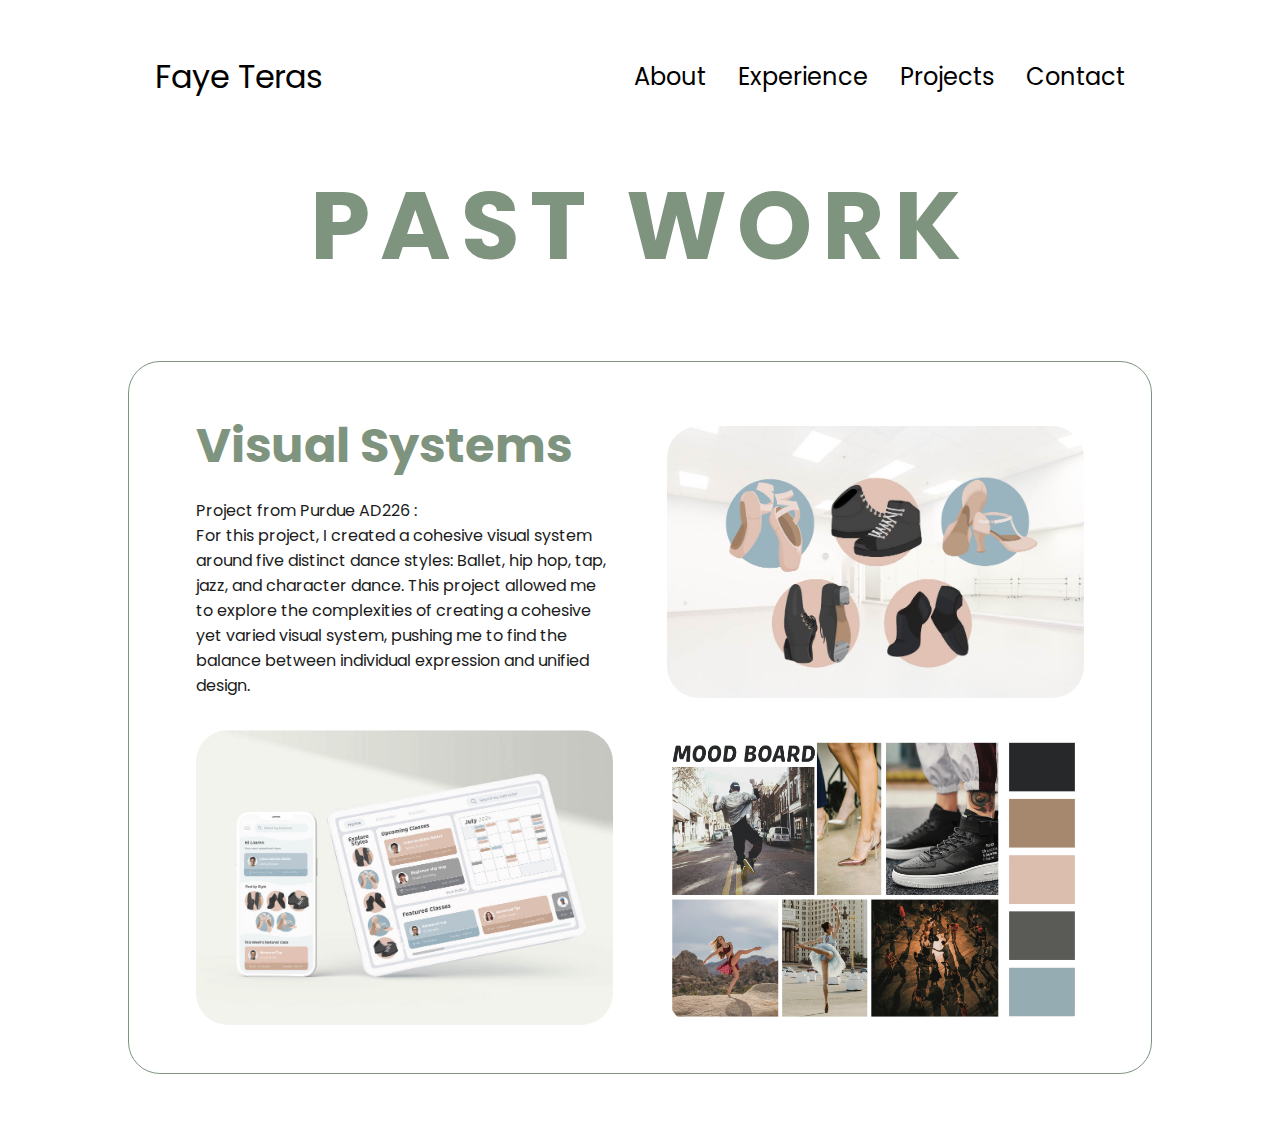
==== projects.html @ 7bc67b6d "Projects Page" ====
<!DOCTYPE html>
<html lang="en">
  <head>
    <meta charset="UTF-8" />
    <meta name="viewport" content="width=device-width, initial-scale=1.0" />
    <title>My Portfolio</title>
    <link rel="stylesheet" href="style.css" />
    <link rel="stylesheet" href="mediaqueries.css" />
  </head>

  <body>
    <nav id="desktop-nav">
      <div class="logo">Faye Teras</div>
      <div>
        <ul class="nav-links">
          <li><a href="#about">About</a></li>
          <li><a href="#experience">Experience</a></li>
          <li><a href="#projects">Projects</a></li>
          <li><a href="#contact">Contact</a></li>
        </ul>
      </div>
    </nav>

    <nav id="hamburger-nav">
      <div class="logo">Faye Teras</div>
      <div class="hamburger-menu">
        <div class="hamburger-icon" onclick="toggleMenu()">
          <span></span>
          <span></span>
          <span></span>
        </div>
        <div class="menu-links">
          <li><a href="#about" onclick="toggleMenu()">About</a></li>
          <li><a href="#experience" onclick="toggleMenu()">Experience</a></li>
          <li><a href="#projects" onclick="toggleMenu()">Projects</a></li>
          <li><a href="#contact" onclick="toggleMenu()">Contact</a></li>
        </div>
      </div>
    </nav>

    <section class="page-header">
      <h1 class="page-title">PAST WORK</h1>
    </section>

    <section class="p1-section">
        <div class="p1-container">
            <div class="project-details">
                <h2>Visual Systems</h2>
                <p>Project from Purdue AD226 : <br> For this project, I created a cohesive 
                  visual system around five distinct dance styles: Ballet, hip hop, tap, 
                  jazz, and character dance. This project allowed me to explore the complexities 
                  of creating a cohesive yet varied visual system, pushing me to find the balance
                   between individual expression and unified design.
                </p>
            </div>
                <img src="assets/icons.jpg" alt="Icons" class="project-image">
                <img src="assets/app-mockups.jpg" alt="App Mockups" class="project-image">
                <img src="assets/moodboard.jpg" alt="Mood Board" class="project-image">
        </div>
    </section>

  </body>
</html>
---- style.css ----
/* GENERAL                      #region*/

    @import url('https://fonts.googleapis.com/css2?family=Poppins:wght@300;400;500;600&display=swap');

    * {
        margin: 0;
        padding: 0;
    }

    body {
        font-family: "Poppins", sans-serif;
    }

    html {
        scroll-behavior: smooth;
    }

    p {
        color:rgb(27, 27, 27);
        font-size: 100%;
        font-weight: 400;
    }

    h4 {
        color: rgb(126, 148, 126);
        font-size: medium;
    }

    h3 {
        color: black;
        font-size: 2rem;
    }

     h1:hover, h2:hover, h3:hover, h4:hover {
        cursor: default;
    }
    /* #endregion */


/* TRANSITION */

    a, .btn{
        transition: all 300ms ease;
    }

/* DESKTOP NAV                  #region*/
    nav,
    .nav-links {
        display: flex;
    }

    nav {
        justify-content: space-around;
        align-items: center;
        height: 17vh;
    }

    .nav-links {
        gap: 2rem;
        list-style: none;
        font-size: 1.5rem;
    }

    a {
        color: black;
        text-decoration: none;
        text-decoration-color: white;
    }

    a:hover {
        color: rgb(126, 148, 126);
        text-decoration: underline;
        text-underline-offset: 0.5rem;
        text-decoration-color: rgb(126, 148, 126);
    }

    .logo {
        font-size: 2rem;
        
    }
    .logo:hover {
        cursor: default;
    }
/* #endregion */



/* HAMBURGER MENU               #region*/
    #hamburger-nav {
        display: none;
    }

    .hamburger-menu {
        position: relative;
        display: inline-block;
    }

    .hamburger-icon {
        display: flex;
        flex-direction: column;
        justify-content: space-between;
        height: 24px;
        width: 30px;
        cursor: pointer;
    }

    .hamburger-icon span {
        width: 100%;
        height: 2px;
        background-color: black;
        transition: all 0.3 ease-in-out;
    }

    .menu-links {
        position: absolute;
        top: 100%;
        right: 0%;
        background: white;
        width: fit-content;
        max-height: 0;
        overflow: hidden;
        transition: all 0.3 ease-in-out;
    }

    .menu-links a {
        display: block;
        padding: 10px;
        text-align: center;
        font-size: 1.5rem;
        color: black;
        text-decoration: none;
        transition: all 0.3 ease-in-out;
    }

    .menu-links li {
        list-style: none;
    }

    .menu-links.open {
        max-height: 300px;
    }

    .hamburger-icon.open span:first-child{
        transform: rotate(45deg) translate(10px, 5px);
    }
    .hamburger-icon.open span:nth-child(2){
        opacity: 0;
    }
    .hamburger-icon.open span:last-child{
        transform: rotate(-45deg) translate(10px, -5px);
    }

    .hamburger-icon span:first-child {
        transform: none;
    }
    .hamburger-icon span:first-child {
        opacity: 1;
    }
    .hamburger-icon span:first-child {
        transform: none;
    }
/* #endregion */

/* SECTIONS                     #region*/
    
    section {
        padding-top: 4rem;
        padding-bottom: 4rem;
        margin: 8rem 8rem;
        box-sizing: border-box;
        min-height: fit-content;
    }

    .section-contatiner {
        display: flex;
    }
/* #endregion */

/* PROFILE */

    #profile {
        display: flex;
        justify-content: center;
        gap: 5rem;
        height: 40vh;
        margin: 4rem 8rem;
    }

    .section__pic-container {
        display: flex;
        height: 500px;
        width: 500px;
        margin: auto, 0;
    }

    .section__text {
        align-self: center;
        text-align: center;
    }

    emph {
        color: rgb(126, 148, 126);
    }

    .section__text__p1 {
        text-align: center;
        font-size: 1.5rem;
    }

    .section__text__description {
        font-weight: 0;
        font-size: medium;
        margin-top: 1rem;
    }

    .title {
        font-size: 4rem;
        text-align: center;
    }

    #socials-container {
        display: flex;
        justify-content: center;
        margin-top: 1rem;
        gap: 1.5rem;
    }
    /* #endregion */

/* ICONS */

    .icon {
        cursor: pointer;
        height: 2rem;
        transition: all 300ms ease;
    }

    .icon:hover {
        filter:opacity(50%);
    }

/* BUTTONS */

    .btn-container {
        display: flex;
        justify-content: center;
        gap: 1rem;
        margin-top: 2rem;
    }

    .btn {
        font-weight: 600;
        font-size: 105%;
        transition: all 300ms ease;
        padding: .5rem;
        width: 9rem;
        border-radius: 2rem;
    }

    .btn-color-1, .btn-color-2 {
        border: rgb(126, 148, 126) 0.1rem solid;
        color: rgb(126, 148, 126);
        background: none;
    }

    .btn-color-2:hover, .btn-color-1:hover {
        background-color: rgb(126, 148, 126);
        border: none;
        cursor: pointer;
        color: white;
    }

    .btn-container {
        gap: 1rem;
    }

/* ABOUT */

    #about {
        position: relative;
        height: 45rem;
        padding-top: 5rem;
        justify-content: center;
        align-items: center;
    }

    .about-details-container {
        justify-content: flex-start;
        flex-direction: column;
    }

    .about-containers, .about-details-container {
        display: flex;
        gap: 2rem;
    }

    .about-pic {
        border-radius: 2rem;
    }

    .arrow {
        position: absolute;
        right: -5rem;
        bottom: 2rem;
    }

    .detail-containers {
        padding: 1rem;
        flex: 1;
        border-radius: 2rem;
        border: rgb(126, 148, 126) 0.1rem solid;
        text-align: center;
    }

    h4 {
        font-size: 90%;
    }

    #about .graphic {
        height: 2.5rem;
    }

    h3 {
        font-size: 1.5rem;
    }

    .section-container {
        padding-top: 2rem;
        gap: 3rem;
        height: auto;
        display: flex;
    }

    #about .section__pic-container {
        height: 400px;
        width: 400px;
        margin: auto, 0;
    }

/* EXPERIENCE */
    #experience {
        position: relative;
        height: 30rem;
        padding-top: 5rem;
    }

    .experience-sub-title {
        color: rgb(126, 148, 126);
        font-weight: 600;
        font-size: 1.75rem;
        margin-bottom: 2rem;
    }

    .experience-details-container {
        display: flex;
        justify-content: center;
        flex-direction: row;
        gap: 2rem;
    }

    .details-containers {
        padding: 1.5rem;
        padding-bottom: 3rem;
        margin: 4rem 0;
        flex: 1;
        text-align: center;
        border: rgb(126, 148, 126) .1rem solid;
        border-radius: 2rem;
    }

    .article-container {
        display: flex;
        text-align: initial;
        flex-wrap: wrap;
        flex-direction: row;
        gap: 2.5rem;
        justify-content: space-around;
    }

    article {
        display: flex;
        width: 10rem;
        justify-content: space-around;
        gap: 0.5rem;
    }

    article h3 {
        font-size: medium;
    }

    article .graphic {
        height: 2rem;
    }

/* PROJECTS #region */
    #projects {
        position: relative;
    }

    .color-container {
        background-color: rgb(255, 255, 255);
        height: 23rem;
        min-width: 10rem;
    }

    .project-title {
        color: black;
        margin-bottom: 1rem;
    }

    .project-img {
        border-radius: 2rem;
        width: 95%;
        margin-bottom: 1rem;
    }

    .button-container {
        display: flex;
        flex-direction: row;
        justify-content: center;
    }

    .project-btn {
        height: 2.5rem;
        font-size: medium;
        min-width: 6rem;
    }
/* #endregion */

/* Projects */
    .page-title {
        font-size: 600%;
        color: rgb(126, 148, 126);
        letter-spacing: 10px;
    }

    .p1-section {
        padding: 0;
        margin: 3rem 8rem;
    }

    .page-header {
        height: 10rem;
        padding: 0 9rem;
        margin: 0;
        text-align: center;
    }

    .p1-container {
        display: flex;
        flex-wrap: wrap;
        justify-content: space-around;
        flex-direction: row;
        gap: 1rem;
        padding: 3rem;
        padding-bottom: 3rem;
        border: rgb(126, 148, 126) .1rem solid;
        border-radius: 2rem;
    }

    .project-details {
        width: 45%;
    }

    .project-details h2 {
        font-size: 300%;
        margin-bottom: 1rem;
        color: rgb(126, 148, 126);
    }

    .project-image {
        border-radius: 2rem;
        width: 45%;
        margin-top: 1rem;
    }
---- mediaqueries.css ----
@media screen and (max-width: 1000px) {
    #desktop-nav {
        display: none;
    }
    #hamburger-nav {
        display: flex;
    }
}
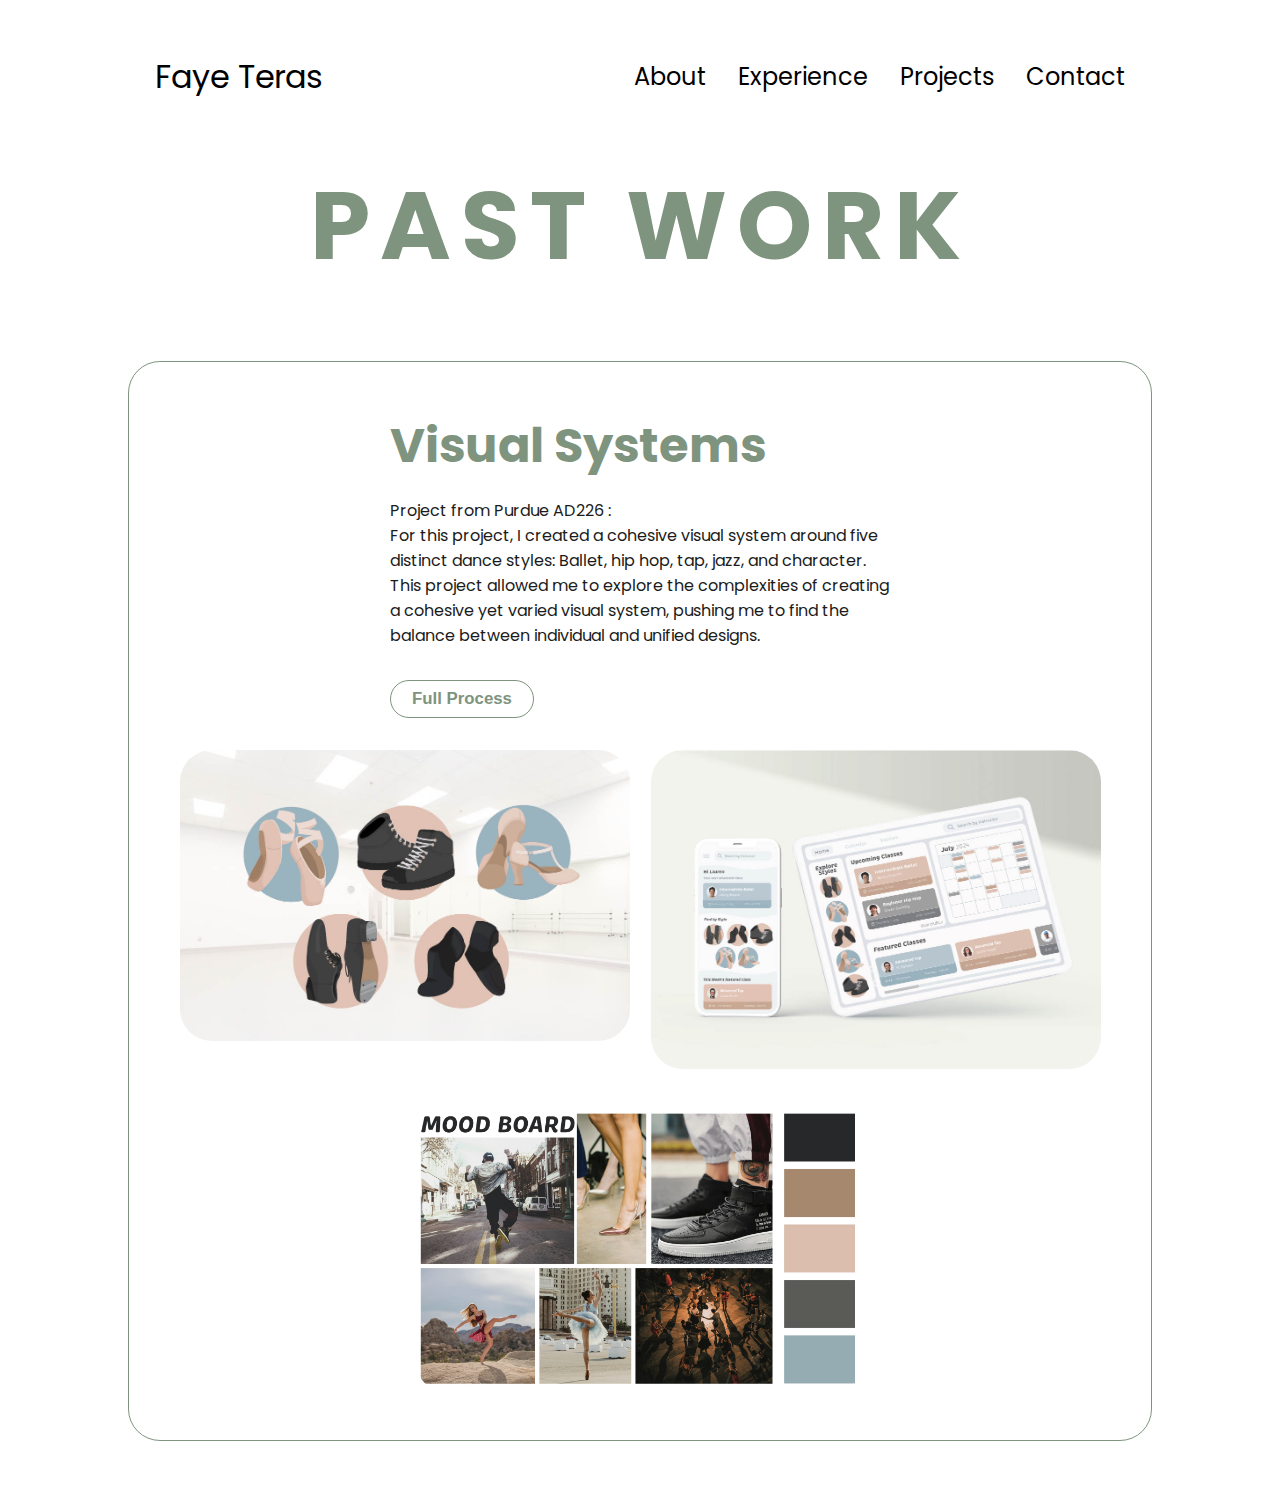
==== commit fda9ae90: "Updates" ====
--- a/projects.html
+++ b/projects.html
@@ -42,22 +42,37 @@
       <h1 class="page-title">PAST WORK</h1>
     </section>
 
-    <section class="p1-section">
-        <div class="p1-container">
-            <div class="project-details">
-                <h2>Visual Systems</h2>
-                <p>Project from Purdue AD226 : <br> For this project, I created a cohesive 
-                  visual system around five distinct dance styles: Ballet, hip hop, tap, 
-                  jazz, and character dance. This project allowed me to explore the complexities 
-                  of creating a cohesive yet varied visual system, pushing me to find the balance
-                   between individual expression and unified design.
-                </p>
-            </div>
-                <img src="assets/icons.jpg" alt="Icons" class="project-image">
-                <img src="assets/app-mockups.jpg" alt="App Mockups" class="project-image">
-                <img src="assets/moodboard.jpg" alt="Mood Board" class="project-image">
+    <section class="p1">
+      <div class="p1-container">
+        <div class="project-details">
+          <h2>Visual Systems</h2>
+          <p>
+            Project from Purdue AD226 : <br />
+            For this project, I created a cohesive visual system around five
+            distinct dance styles: Ballet, hip hop, tap, jazz, and character. 
+            This project allowed me to explore the complexities of creating 
+            a cohesive yet varied visual system, pushing me to find the
+            balance between individual and unified designs.
+          </p>
+          <button
+            class="btn btn-color-2"
+            onclick="window.open('./assets/p1-process-book.pdf')"
+          >
+            Full Process
+          </button>
         </div>
+        <img src="assets/icons.jpg" alt="Icons" class="project-image" />
+        <img
+          src="assets/app-mockups.jpg"
+          alt="App Mockups"
+          class="project-image"
+        />
+        <img
+          src="assets/moodboard.jpg"
+          alt="Mood Board"
+          class="project-image"
+        />
+      </div>
     </section>
-
   </body>
 </html>
--- a/style.css
+++ b/style.css
@@ -433,7 +433,7 @@
         letter-spacing: 10px;
     }
 
-    .p1-section {
+    .p1 {
         padding: 0;
         margin: 3rem 8rem;
     }
@@ -458,7 +458,8 @@
     }
 
     .project-details {
-        width: 45%;
+        width: 100%;
+        max-width: 500px;
     }
 
     .project-details h2 {
@@ -468,7 +469,13 @@
     }
 
     .project-image {
-        border-radius: 2rem;
-        width: 45%;
+        flex: 1 1 100px;
+        border-radius: 2rem;
+        max-width: 450px;
+        height: max-content;
         margin-top: 1rem;
     }
+
+    .p1 .btn {
+        margin-top: 2rem;
+    }
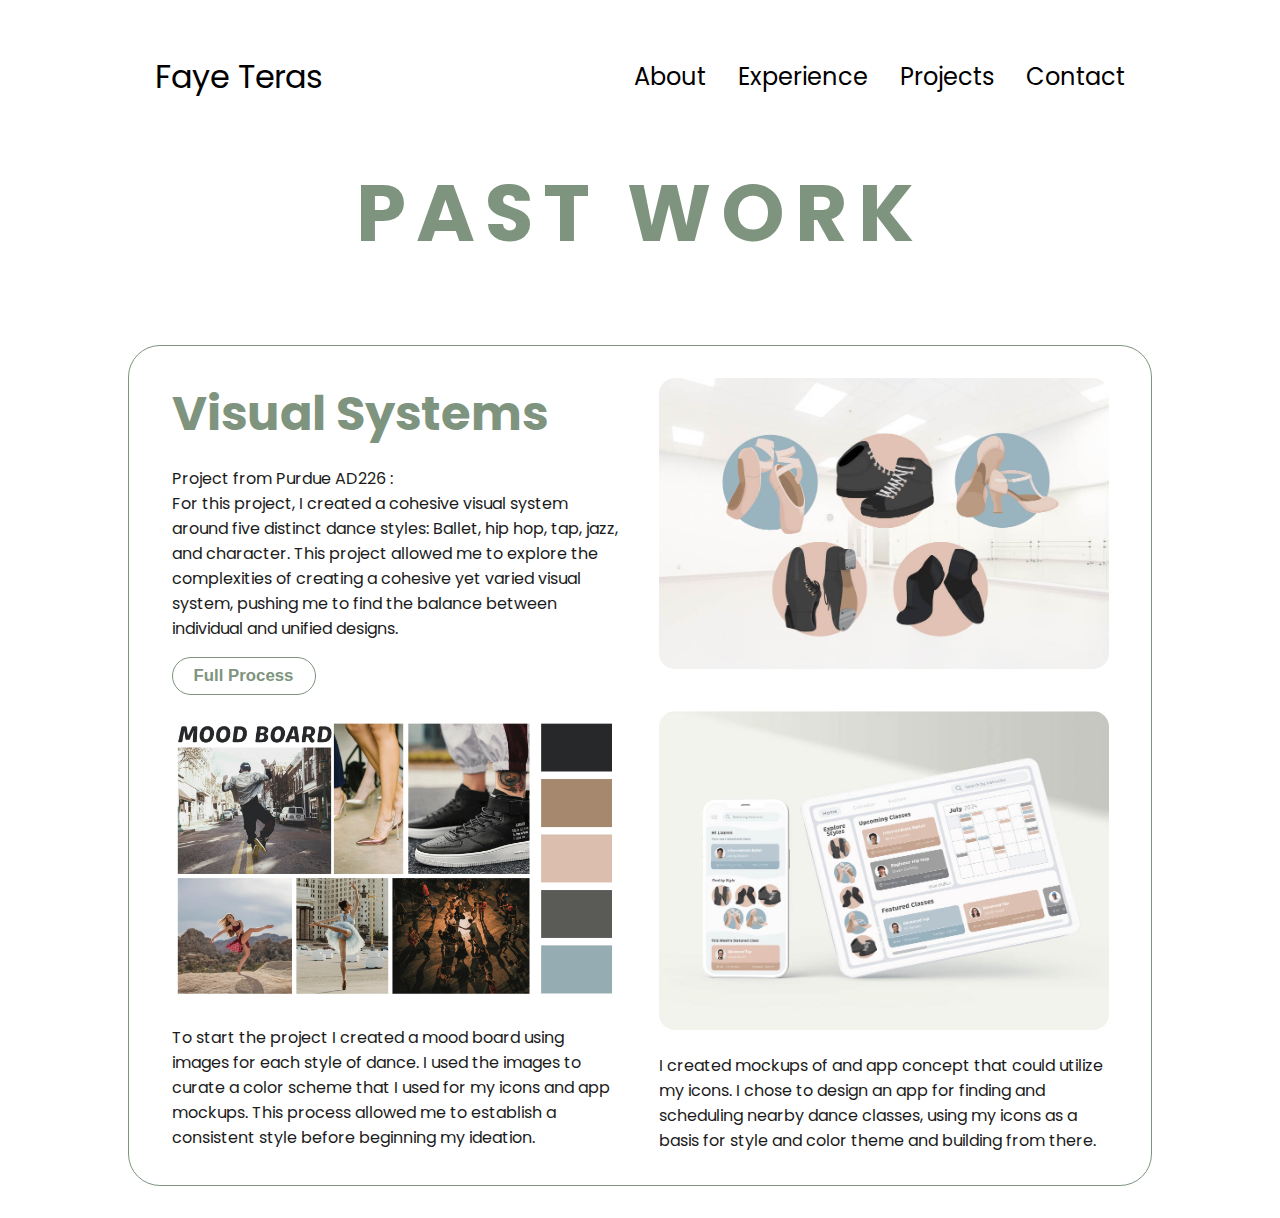
==== commit 1e5c0886: "updates" ====
--- a/projects.html
+++ b/projects.html
@@ -10,10 +10,10 @@
 
   <body>
     <nav id="desktop-nav">
-      <div class="logo">Faye Teras</div>
+      <a href=index.html class="logo">Faye Teras</a>
       <div>
         <ul class="nav-links">
-          <li><a href="#about">About</a></li>
+          <li><a href=index.html>About</a></li>
           <li><a href="#experience">Experience</a></li>
           <li><a href="#projects">Projects</a></li>
           <li><a href="#contact">Contact</a></li>
@@ -44,15 +44,15 @@
 
     <section class="p1">
       <div class="p1-container">
-        <div class="project-details">
+        <div class="project-content-container">
           <h2>Visual Systems</h2>
           <p>
             Project from Purdue AD226 : <br />
             For this project, I created a cohesive visual system around five
-            distinct dance styles: Ballet, hip hop, tap, jazz, and character. 
-            This project allowed me to explore the complexities of creating 
-            a cohesive yet varied visual system, pushing me to find the
-            balance between individual and unified designs.
+            distinct dance styles: Ballet, hip hop, tap, jazz, and character.
+            This project allowed me to explore the complexities of creating a
+            cohesive yet varied visual system, pushing me to find the balance
+            between individual and unified designs.
           </p>
           <button
             class="btn btn-color-2"
@@ -61,17 +61,33 @@
             Full Process
           </button>
         </div>
-        <img src="assets/icons.jpg" alt="Icons" class="project-image" />
-        <img
-          src="assets/app-mockups.jpg"
-          alt="App Mockups"
-          class="project-image"
-        />
-        <img
-          src="assets/moodboard.jpg"
-          alt="Mood Board"
-          class="project-image"
-        />
+        <div class="project-content-container">
+          <img src="assets/icons.jpg" alt="Icons" class="project-image" />
+        </div>
+        <div class="project-content-container">
+          <img
+            src="assets/moodboard.jpg"
+            alt="Mood Board"
+            class="project-image"
+          />
+          <p>
+            To start the project I created a mood board using images for each style of dance.
+            I used the images to curate a color scheme that I used for my icons and app mockups.
+            This process allowed me to establish a consistent style before beginning my ideation.
+          </p>
+        </div>
+        <div class="project-content-container">
+          <img
+            src="assets/app-mockups.jpg"
+            alt="Mockups"
+            class="project-image"
+          />
+          <p>
+            I created mockups of and app concept that could utilize my icons.
+            I chose to design an app for finding and scheduling nearby dance
+            classes, using my icons as a basis for style and color theme and
+            building from there.
+          </p>
       </div>
     </section>
   </body>
--- a/style.css
+++ b/style.css
@@ -428,14 +428,14 @@
 
 /* Projects */
     .page-title {
-        font-size: 600%;
+        font-size: 500%;
         color: rgb(126, 148, 126);
         letter-spacing: 10px;
     }
 
     .p1 {
         padding: 0;
-        margin: 3rem 8rem;
+        margin: 2rem 8rem;
     }
 
     .page-header {
@@ -448,34 +448,35 @@
     .p1-container {
         display: flex;
         flex-wrap: wrap;
+        overflow: hidden;
         justify-content: space-around;
         flex-direction: row;
         gap: 1rem;
-        padding: 3rem;
-        padding-bottom: 3rem;
+        padding: 2rem;
         border: rgb(126, 148, 126) .1rem solid;
         border-radius: 2rem;
     }
 
-    .project-details {
+    .project-content-container {
         width: 100%;
-        max-width: 500px;
-    }
-
-    .project-details h2 {
+        max-width: 450px;
+        text-align: left;
+    }
+
+    .p1 h2 {
         font-size: 300%;
-        margin-bottom: 1rem;
         color: rgb(126, 148, 126);
     }
 
     .project-image {
-        flex: 1 1 100px;
-        border-radius: 2rem;
-        max-width: 450px;
-        height: max-content;
+        width: 100%;
+        border-radius: 1rem;
+    }
+
+    .p1 .btn {
         margin-top: 1rem;
     }
 
-    .p1 .btn {
-        margin-top: 2rem;
-    }
+    .p1 p {
+        padding-top: 1rem;
+    }
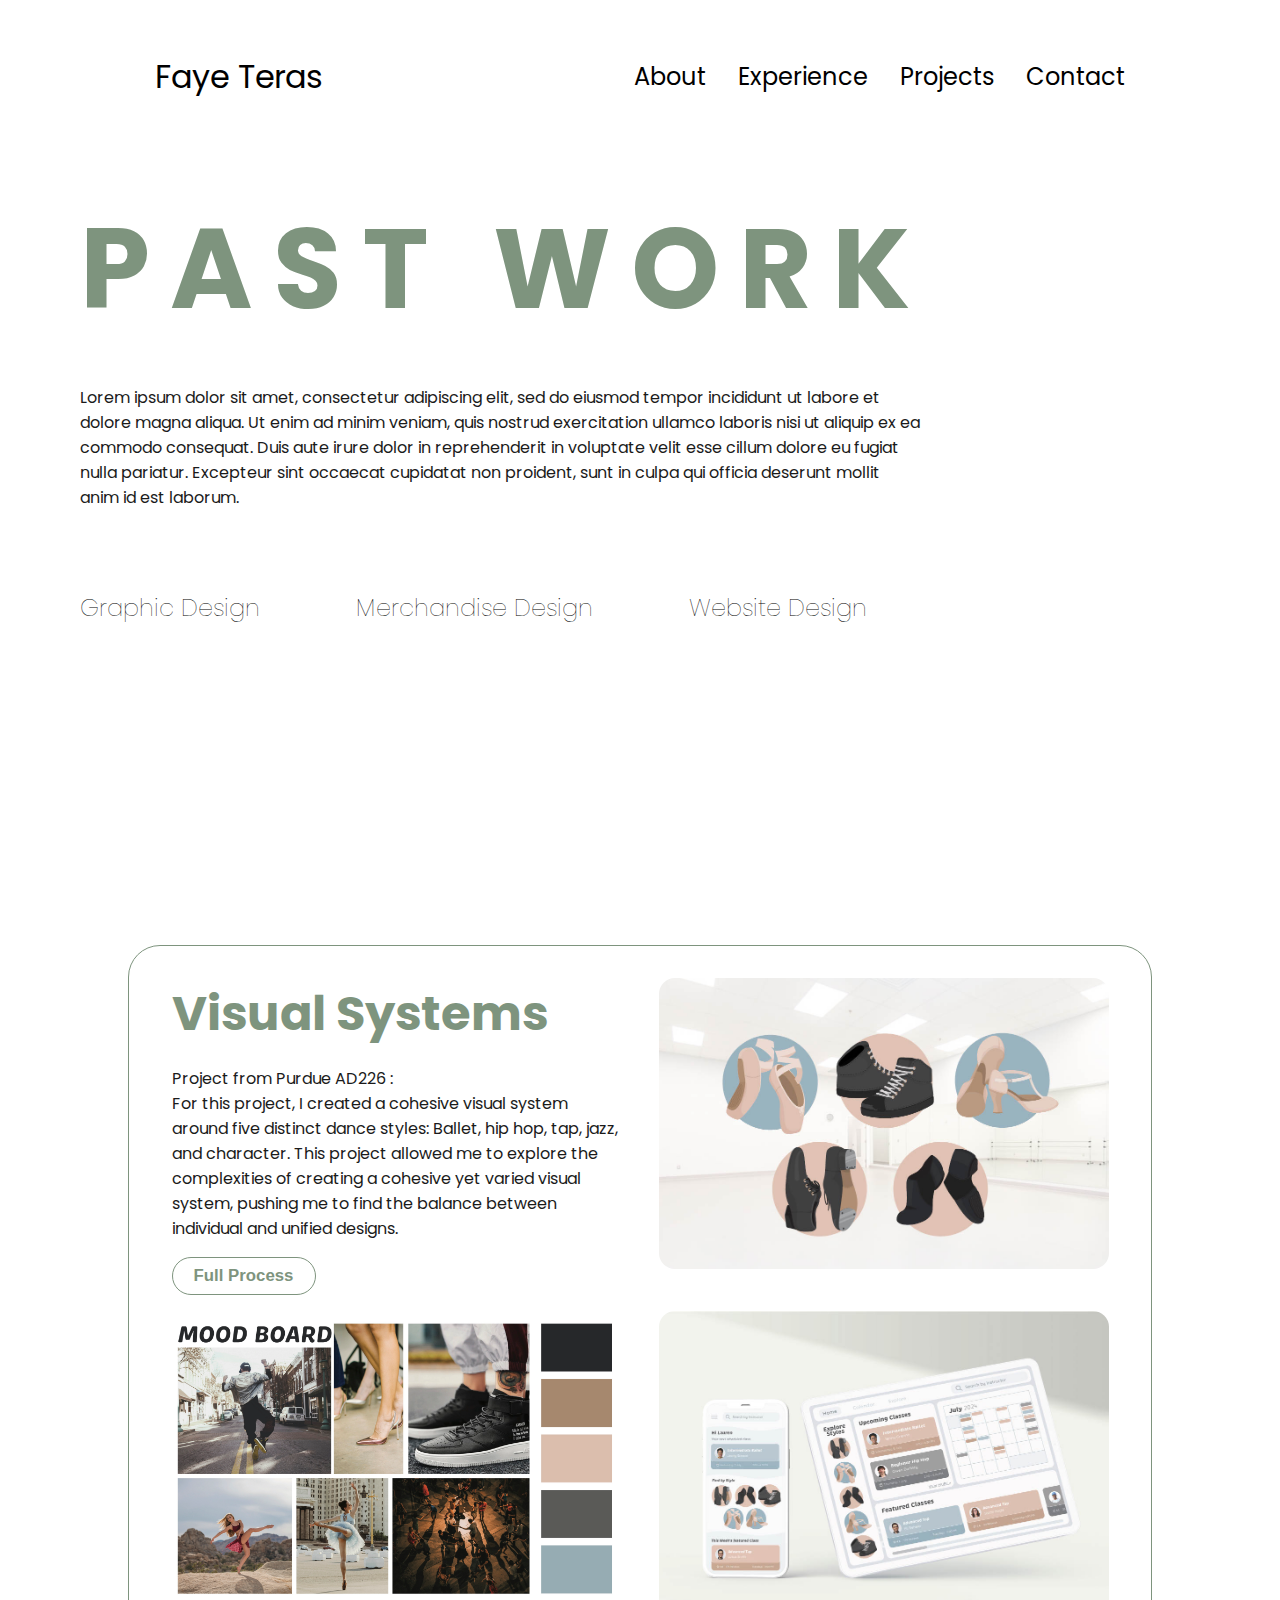
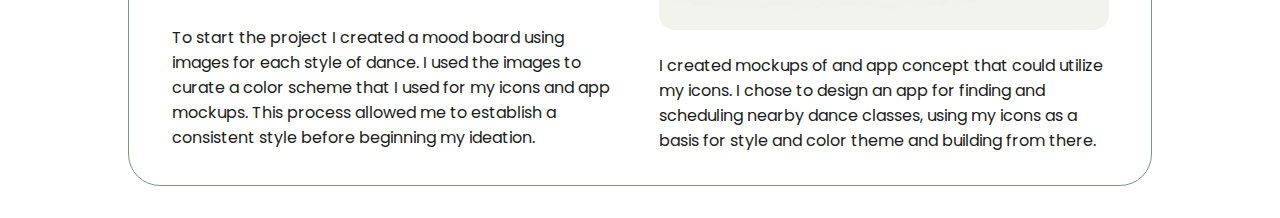
==== commit 163faecf: "Project Page Update" ====
--- a/projects.html
+++ b/projects.html
@@ -40,7 +40,16 @@
 
     <section class="page-header">
       <h1 class="page-title">PAST WORK</h1>
+      <p class="projects-summary">Lorem ipsum dolor sit amet, consectetur adipiscing elit, sed do eiusmod tempor incididunt ut labore et dolore magna aliqua. Ut enim ad minim veniam, quis nostrud exercitation ullamco laboris nisi ut aliquip ex ea commodo consequat. Duis aute irure dolor in reprehenderit in voluptate velit esse cillum dolore eu fugiat nulla pariatur. Excepteur sint occaecat cupidatat non proident, sunt in culpa qui officia deserunt mollit anim id est laborum.
+      </p>
+      <div class="design-types">
+        <a>Graphic Design</a>
+        <a>Merchandise Design</a>
+        <a>Website Design</a>
+      </div>
     </section>
+
+   
 
     <section class="p1">
       <div class="p1-container">
--- a/style.css
+++ b/style.css
@@ -72,6 +72,7 @@
         text-decoration: underline;
         text-underline-offset: 0.5rem;
         text-decoration-color: rgb(126, 148, 126);
+        cursor: pointer;
     }
 
     .logo {
@@ -427,22 +428,41 @@
 /* #endregion */
 
 /* Projects */
+    .page-header {
+        display: flex;
+        flex-wrap: wrap;
+        justify-content: left;
+        padding: 2rem 5rem 15rem 5rem;
+        margin: 0;
+        width: 80;
+    }
+    
     .page-title {
-        font-size: 500%;
-        color: rgb(126, 148, 126);
-        letter-spacing: 10px;
+        font-size: 700%;
+        width: 100%;
+        color: rgb(126, 148, 126);
+        letter-spacing: 20px;
+    }
+
+    .projects-summary {
+        padding: 2rem 0;
+        width: 75%;
+    }
+
+    .design-types {
+        display: flex;
+        column-gap: 6rem;
+        padding: 3rem 0;
+    }
+
+    .page-header a {
+        font-size: 150%;
+        font-weight: lighter;
     }
 
     .p1 {
         padding: 0;
         margin: 2rem 8rem;
-    }
-
-    .page-header {
-        height: 10rem;
-        padding: 0 9rem;
-        margin: 0;
-        text-align: center;
     }
 
     .p1-container {
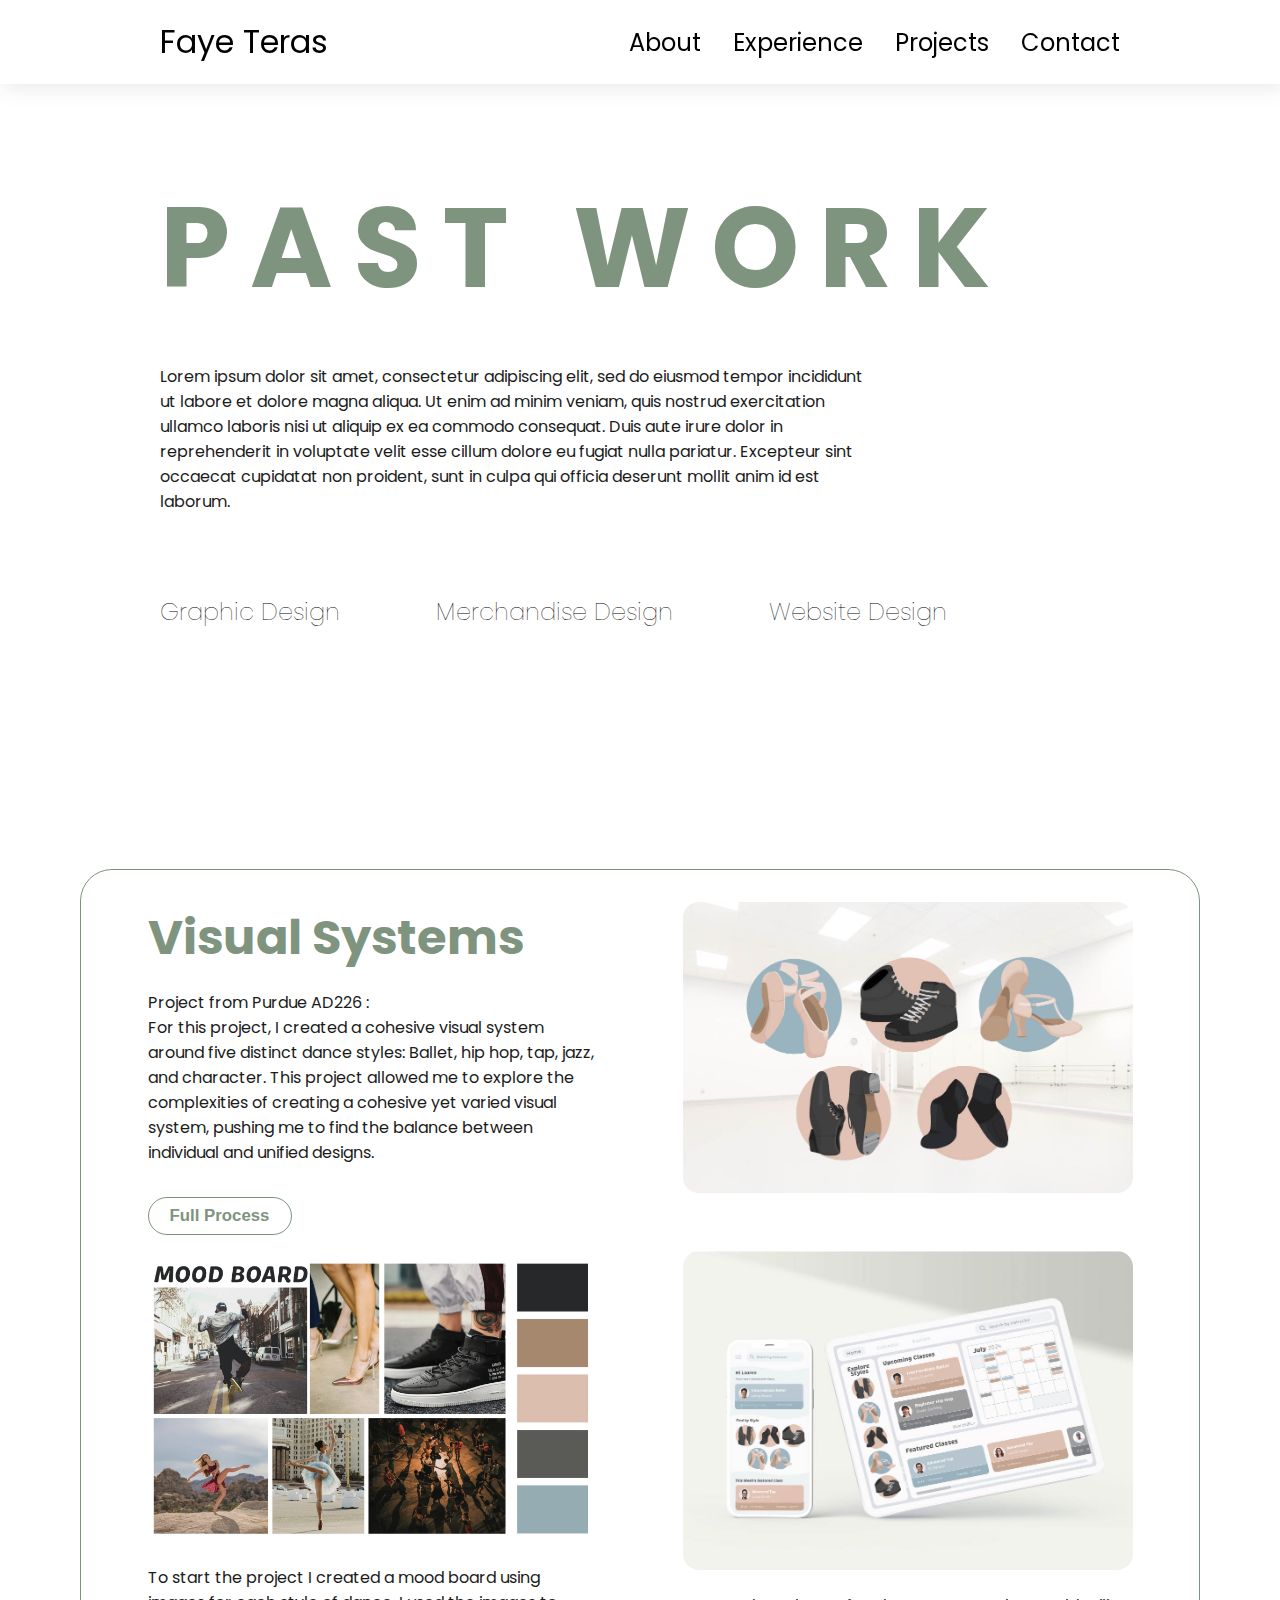
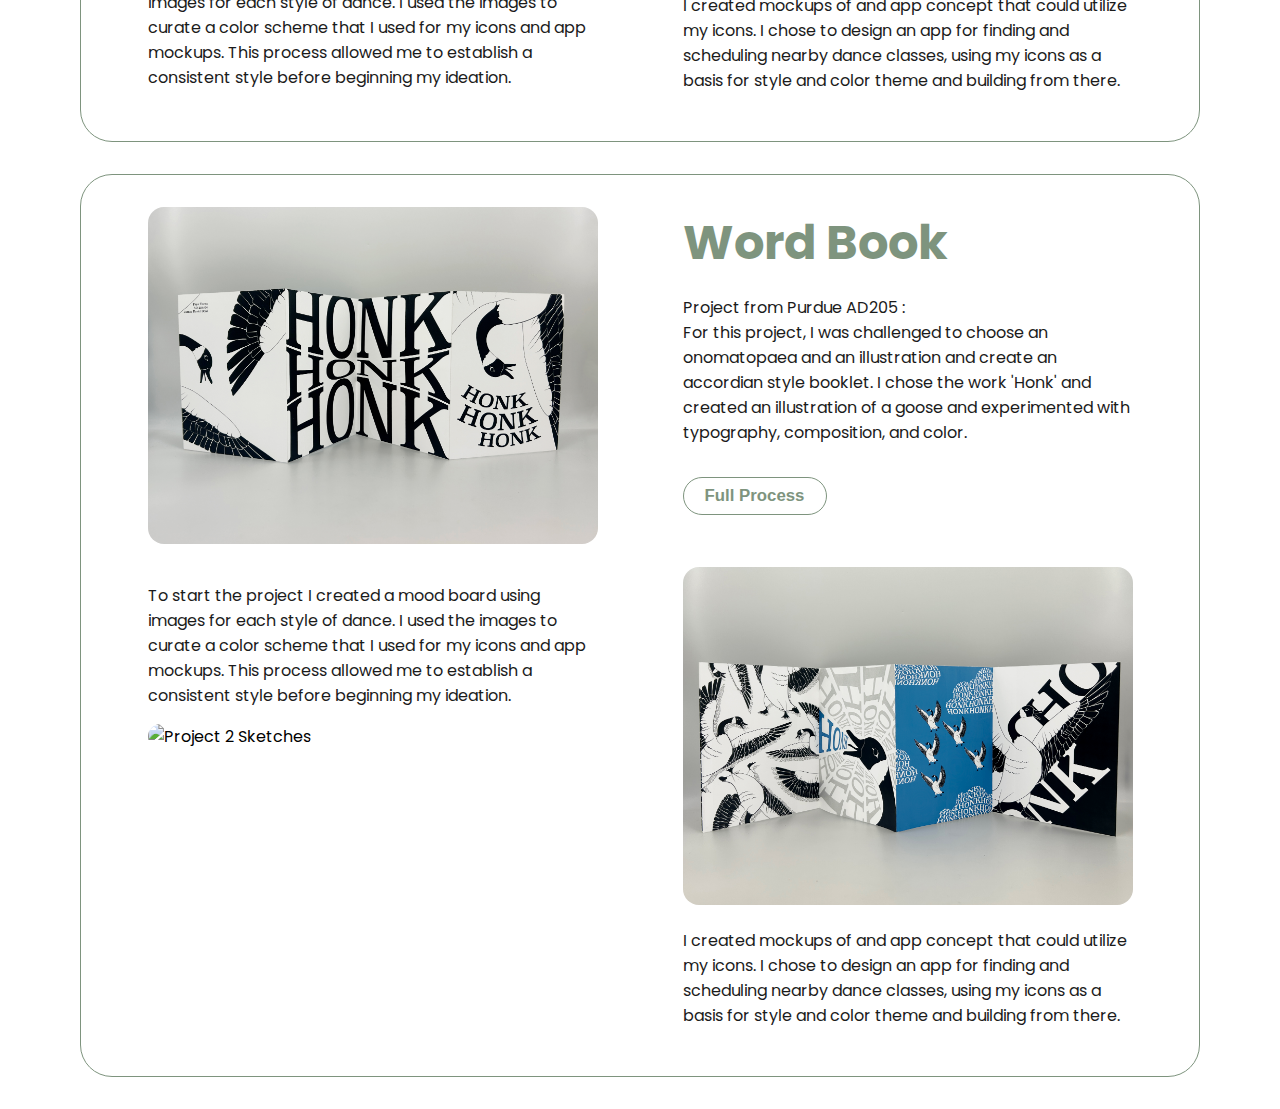
==== commit b420c02c: "Project 2" ====
--- a/projects.html
+++ b/projects.html
@@ -49,10 +49,9 @@
       </div>
     </section>
 
-   
 
-    <section class="p1">
-      <div class="p1-container">
+    <section class="p p1">
+      <div class="p-container">
         <div class="project-content-container">
           <h2>Visual Systems</h2>
           <p>
@@ -99,5 +98,52 @@
           </p>
       </div>
     </section>
+
+    <section class="p p2">
+      <div class="p-container">
+        
+        <div class="project-content-container">
+          <img src="assets/p2-wordbook.jpg" alt="Word Book" class="project-image" />
+        </div>
+        <div class="project-content-container">
+          <h2>Word Book</h2>
+          <p>
+            Project from Purdue AD205 : <br />
+            For this project, I was challenged to choose an onomatopaea and an illustration and create an accordian style booklet.
+            I chose the work 'Honk' and created an illustration of a goose and experimented with typography, composition, and color.
+          </p>
+          <button
+            class="btn btn-color-2"
+            onclick="window.open('./assets/p2-process-book.pdf')"
+          >
+            Full Process
+          </button>
+        </div>
+        <div class="project-content-container">
+          <p>
+            To start the project I created a mood board using images for each style of dance.
+            I used the images to curate a color scheme that I used for my icons and app mockups.
+            This process allowed me to establish a consistent style before beginning my ideation.
+          </p>
+          <img
+            src="assets/p2-sketches.jpg"
+            alt="Project 2 Sketches"
+            class="project-image"
+          />
+        </div>
+        <div class="project-content-container">
+          <img
+            src="assets/p2-pages.jpg"
+            alt="Project 2 Pages"
+            class="project-image"
+          />
+          <p>
+            I created mockups of and app concept that could utilize my icons.
+            I chose to design an app for finding and scheduling nearby dance
+            classes, using my icons as a basis for style and color theme and
+            building from there.
+          </p>
+      </div>
+    </section>
   </body>
 </html>
--- a/style.css
+++ b/style.css
@@ -44,6 +44,15 @@
     }
 
 /* DESKTOP NAV                  #region*/
+    #desktop-nav {
+        position: sticky;
+        z-index: 2;
+        top: 0;
+        padding: 10px 10px;
+        background: #ffffff;
+        filter: drop-shadow(rgb(40, 43, 43, 0.1) 0.25rem 0.25rem 10px);
+    }    
+
     nav,
     .nav-links {
         display: flex;
@@ -52,7 +61,7 @@
     nav {
         justify-content: space-around;
         align-items: center;
-        height: 17vh;
+        height: 4rem;
     }
 
     .nav-links {
@@ -399,7 +408,7 @@
 
     .color-container {
         background-color: rgb(255, 255, 255);
-        height: 23rem;
+        height: fit-content;
         min-width: 10rem;
     }
 
@@ -414,6 +423,10 @@
         margin-bottom: 1rem;
     }
 
+    #projects .details-containers {
+        padding: 1rem;
+    }
+
     .button-container {
         display: flex;
         flex-direction: row;
@@ -432,7 +445,7 @@
         display: flex;
         flex-wrap: wrap;
         justify-content: left;
-        padding: 2rem 5rem 15rem 5rem;
+        padding: 5rem 10rem 10rem 10rem;
         margin: 0;
         width: 80;
     }
@@ -460,12 +473,12 @@
         font-weight: lighter;
     }
 
-    .p1 {
+    .p {
         padding: 0;
-        margin: 2rem 8rem;
-    }
-
-    .p1-container {
+        margin: 2rem 5rem;
+    }
+
+    .p-container {
         display: flex;
         flex-wrap: wrap;
         overflow: hidden;
@@ -483,7 +496,7 @@
         text-align: left;
     }
 
-    .p1 h2 {
+    .p h2 {
         font-size: 300%;
         color: rgb(126, 148, 126);
     }
@@ -493,10 +506,264 @@
         border-radius: 1rem;
     }
 
+    .p .btn {
+        margin-top: 1rem;
+    }
+
+    .p p {
+        padding: 1rem 0;
+    }
+
+
+    
+
+/* Responsive Layout */
+@media only screen and (max-width: 768px) {
+    section {
+        margin: 1rem;
+        padding-top: 2rem;
+    }
+
+    .section__text__description {
+        font-size: 75%;
+    }
+    
+    .arrow {
+        right: 0;
+        bottom: 4rem;
+    }
+    /* Profile layout for smaller screens */
+    #profile {
+        flex-direction: column;
+        gap: 10px;
+        text-align: center;
+        margin: 0 0 2rem 0;
+        justify-content: center;
+        align-items: center;
+    }
+
+    .title {
+        font-size: xx-large;
+    }
+
+    #profile .section__pic-container {
+        width: 60%;
+        height: fit-content;
+        margin-bottom: 2rem;
+    }
+
+    .section__pic-container img {
+        width: 100%;
+    }
+
+    #profile .btn-container {
+        display: flex;
+        flex-wrap: wrap;
+        flex-direction: row;
+        font-size: small;
+        padding: 0 2rem;
+    }
+
+    #socials-container {
+        padding: 0 1rem;
+    }
+    .icon {
+        width: 2rem;
+        height: 2rem;
+    }
+
+    .section__text {
+        font-size: 1.2rem;
+        padding: 0 2rem;
+    }
+
+    /* Adjust navigation layout for smaller screens */
+    nav {
+        height: auto; /* Remove fixed height */
+        padding: 10px 0;
+    }
+
+    .nav-links {
+        flex-direction: column; /* Stack navigation items vertically */
+        gap: 1rem;
+    }
+
+    .hamburger-menu {
+        display: block; /* Show hamburger menu */
+    }
+
+    .menu-links.open {
+        max-height: 300px;
+    }
+
+    /* Adjust button sizes */
+    .btn-container {
+        flex-direction: row;
+        gap: 1rem;
+    }
+
+    .btn {
+        width: 45%;
+    }
+
+    /* About section layout */
+    #about {
+        padding: 1rem;
+        align-items: center;
+    }
+
+    #about .about-containers {
+        flex-direction: row;
+        align-items: center;
+        padding: 0;
+    }
+
+    #about .section__pic-container {
+        width: 0;
+        height: 0;
+    }
+
+    .section-container {
+        flex-wrap: wrap;
+        padding-top: 2rem;
+        gap: 0;
+    }
+
+    .about-details-container {
+        flex-wrap: wrap;    }
+
+    .detail-containers {
+        height: 80%;
+        width: 100%;
+    }
+
+    .about-containers {
+        gap: 1rem;
+    }
+
+    /* Experience section layout */
+    #experience {
+        padding-top: 2rem;
+        height: auto;
+        justify-content: center;
+    }
+
+    .about-containers, .about-details-container {
+        flex-direction: column;
+        justify-content: center;
+    }
+
+    .experience-details-container {
+        flex-direction: column;
+        gap: 1rem;
+        padding: 1rem;
+    }
+
+    .details-containers {
+        flex: none;
+        width: 90%; /* Ensure the details take up full width on mobile */
+        margin: 0 0 1.5rem 0;
+        padding: 1rem;
+    }
+
+    .article-container {
+        gap: 1rem;
+        justify-content: space-evenly;
+    }
+
+    article {
+        justify-content: flex-start;
+        width: 8rem;
+    }
+
+    article h3 {
+        font-size: 110%;
+    }
+
+    article {
+        font-size: 80%;
+    }
+
+    .graphic {
+        scale: 75%;
+    }
+
+    /* Projects section adjustments */
+    #projects {
+        padding: 2rem 0;
+    }
+
+    .project-title {
+        font-size: 1.5rem;
+    }
+
+    .project-img {
+        width: 100%; /* Ensure images fit properly */
+    }
+
+    #projects .experience-details-container {
+        flex-direction: row;
+        flex-wrap: wrap;
+    }
+
+    #projects .details-containers {
+        height: fit-content;    }
+
+    .page-header {
+        flex-direction: row;
+        padding: 2rem 5rem;
+        margin: 0;
+        width: 100%;
+    }
+
+    .page-title {
+        font-size: 3rem; /* Adjust title font size */
+    }
+
     .p1 .btn {
-        margin-top: 1rem;
-    }
-
-    .p1 p {
-        padding-top: 1rem;
-    }
+        width: 100%; /* Make buttons full width */
+    }
+
+    /* PROJECTS */
+        .page-header {
+            padding: 2rem;
+        }
+
+        .page-title {
+            font-size: 450%;
+        }
+
+        .projects-summary {
+            display: none;
+        }
+
+        .design-types {
+            width: 100%;
+            font-size: 90%;
+            flex-direction: column;
+            gap: 4rem;
+        }
+
+        .p1 {
+            margin: 1rem;
+        }
+
+        .p1-container {
+            padding: 1.5rem;
+            text-align: left;
+        }
+
+        .p1 h2 {
+            font-size: 200%;
+        }
+
+        .p1 p {
+            font-size: 90%;
+        }
+
+        .p1 .btn {
+            width: 50%;
+            font-size: 90%;
+        }
+}
+
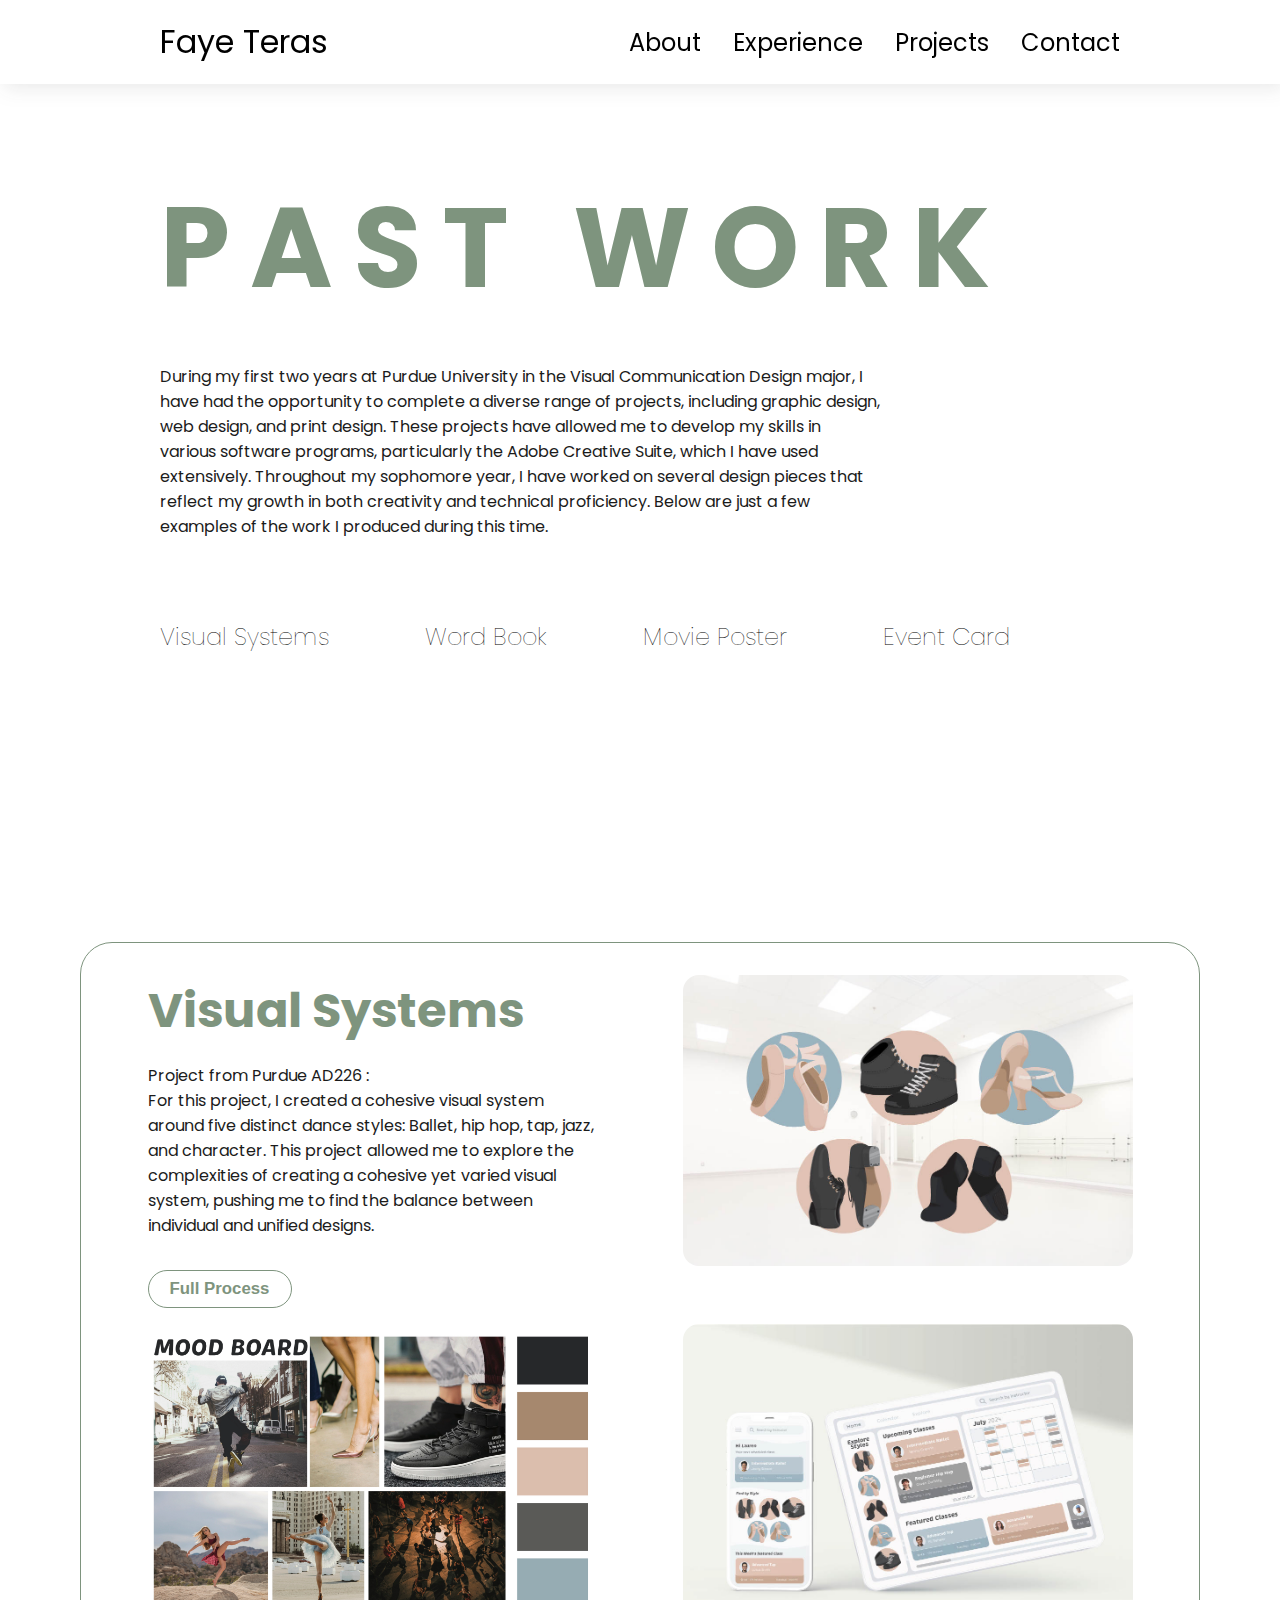
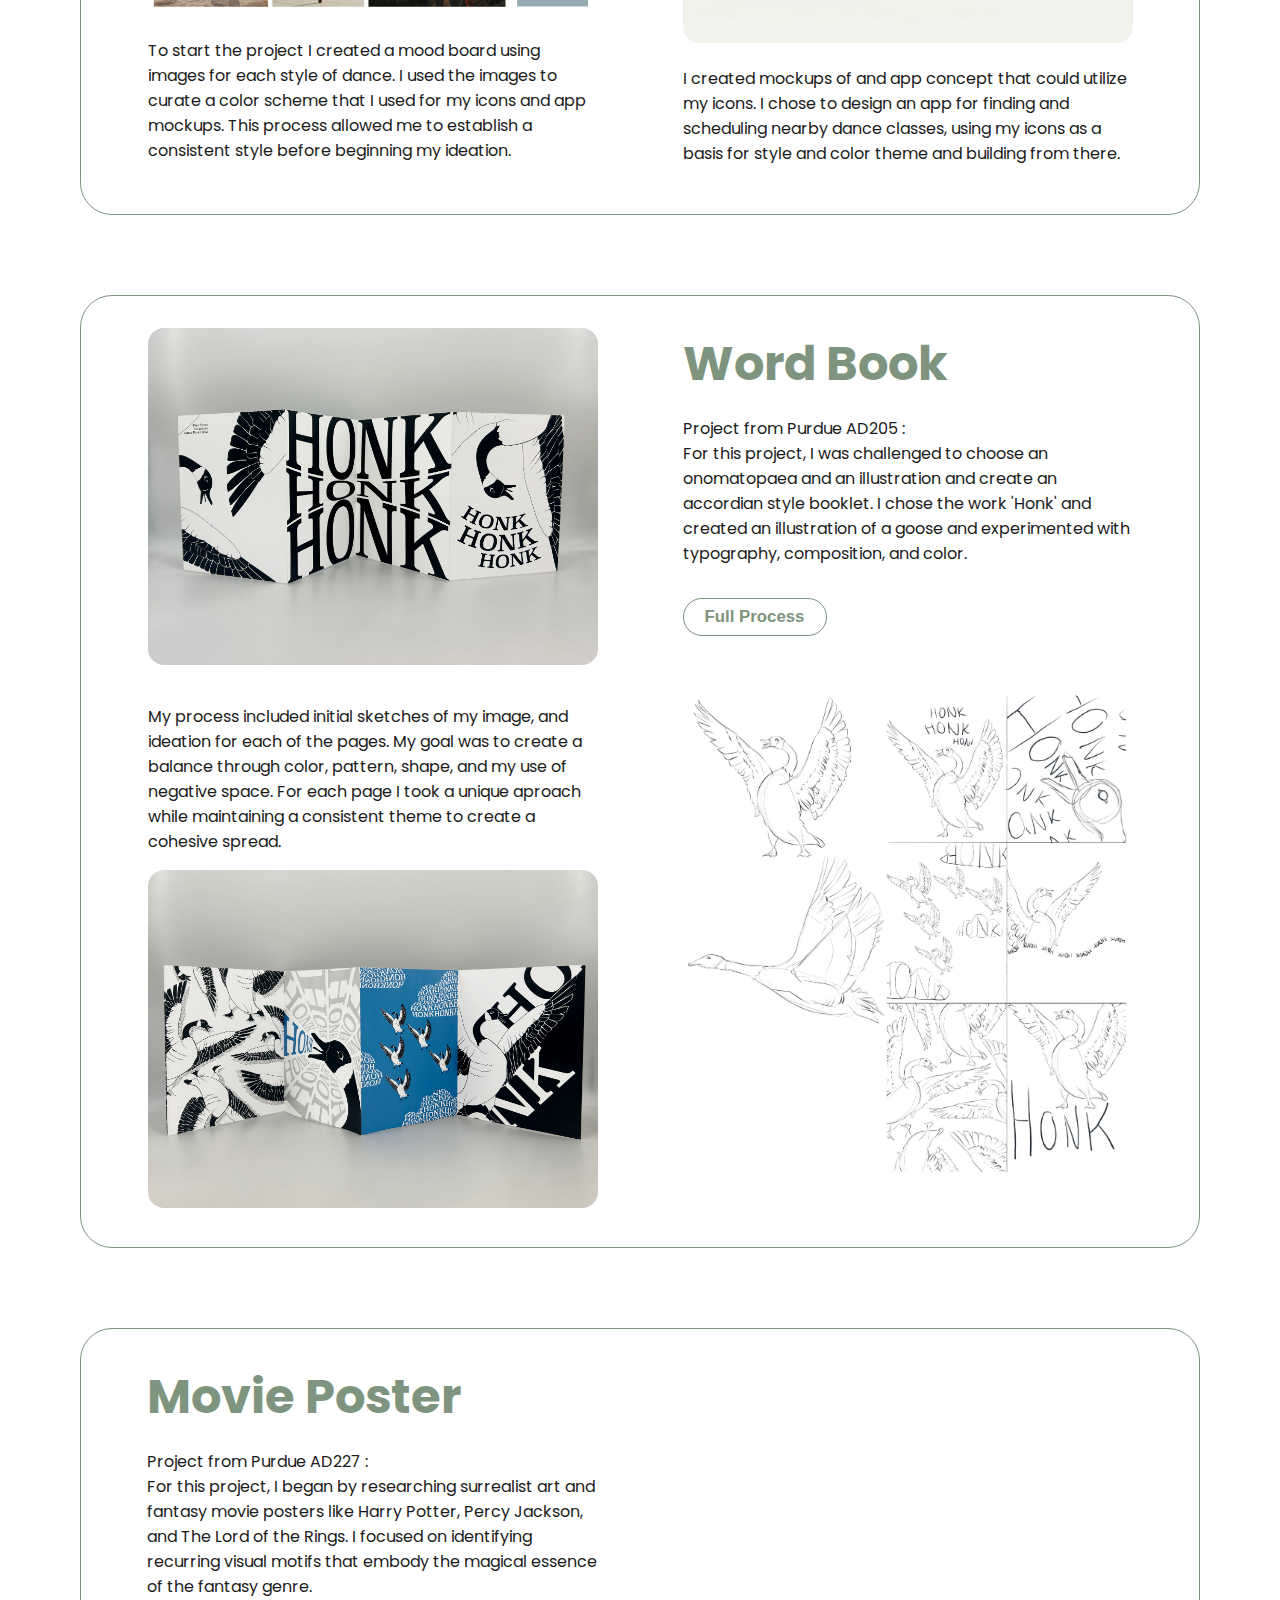
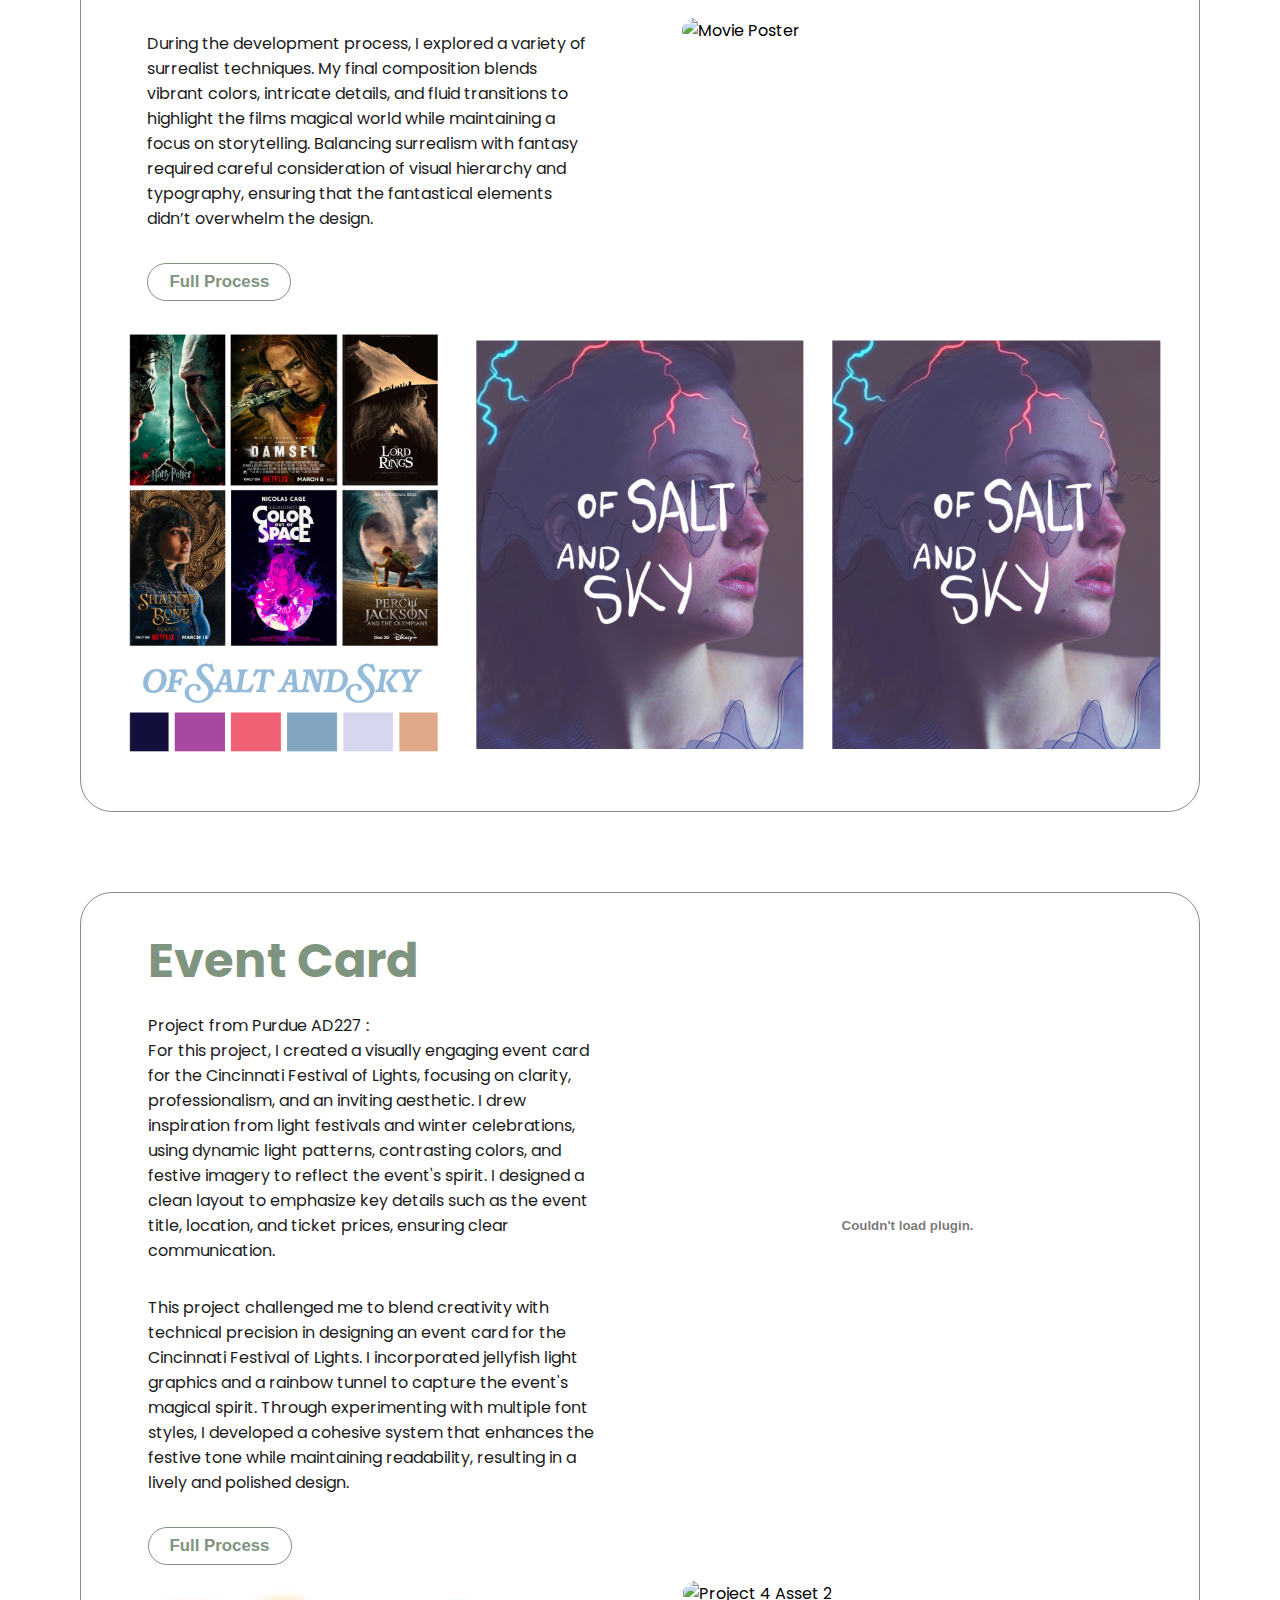
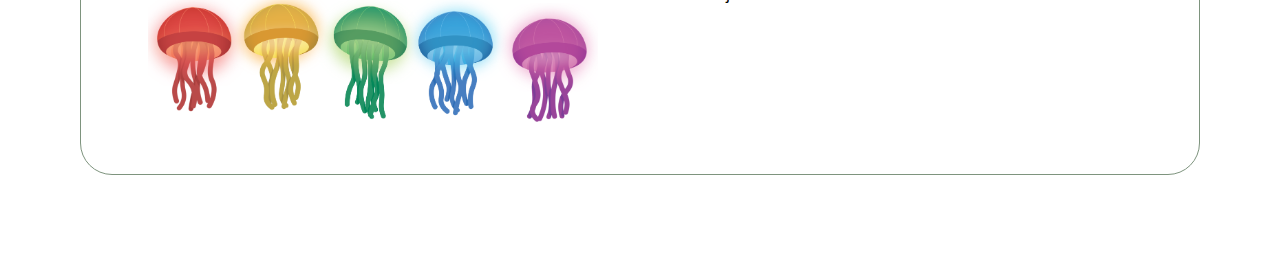
==== commit e8a71528: "Finalizing Projects Page" ====
--- a/projects.html
+++ b/projects.html
@@ -40,17 +40,18 @@
 
     <section class="page-header">
       <h1 class="page-title">PAST WORK</h1>
-      <p class="projects-summary">Lorem ipsum dolor sit amet, consectetur adipiscing elit, sed do eiusmod tempor incididunt ut labore et dolore magna aliqua. Ut enim ad minim veniam, quis nostrud exercitation ullamco laboris nisi ut aliquip ex ea commodo consequat. Duis aute irure dolor in reprehenderit in voluptate velit esse cillum dolore eu fugiat nulla pariatur. Excepteur sint occaecat cupidatat non proident, sunt in culpa qui officia deserunt mollit anim id est laborum.
+      <p class="projects-summary"> During my first two years at Purdue University in the Visual Communication Design major, I have had the opportunity to complete a diverse range of projects, including graphic design, web design, and print design. These projects have allowed me to develop my skills in various software programs, particularly the Adobe Creative Suite, which I have used extensively. Throughout my sophomore year, I have worked on several design pieces that reflect my growth in both creativity and technical proficiency. Below are just a few examples of the work I produced during this time.
       </p>
       <div class="design-types">
-        <a>Graphic Design</a>
-        <a>Merchandise Design</a>
-        <a>Website Design</a>
-      </div>
-    </section>
-
-
-    <section class="p p1">
+        <a href="#p1">Visual Systems</a>
+        <a href="#p2">Word Book</a>
+        <a href="#p3">Movie Poster</a>
+        <a href="#p4">Event Card</a>
+      </div>
+    </section>
+
+
+    <section class="p p1" id="p1">
       <div class="p-container">
         <div class="project-content-container">
           <h2>Visual Systems</h2>
@@ -99,7 +100,7 @@
       </div>
     </section>
 
-    <section class="p p2">
+    <section class="p p2" id="p2">
       <div class="p-container">
         
         <div class="project-content-container">
@@ -121,29 +122,119 @@
         </div>
         <div class="project-content-container">
           <p>
-            To start the project I created a mood board using images for each style of dance.
-            I used the images to curate a color scheme that I used for my icons and app mockups.
-            This process allowed me to establish a consistent style before beginning my ideation.
-          </p>
+            My process included initial sketches of my image, and ideation for each of the pages. My goal was to create a balance
+            through color, pattern, shape, and my use of negative space. For each page I took a unique aproach while maintaining a consistent
+            theme to create a cohesive spread.
+          </p>
+          <img
+            src="assets/p2-pages.jpg"
+            alt="Project 2 Pages"
+            class="project-image"
+          />
+      </div>
+        <div class="project-content-container">
           <img
             src="assets/p2-sketches.jpg"
             alt="Project 2 Sketches"
             class="project-image"
           />
         </div>
-        <div class="project-content-container">
-          <img
-            src="assets/p2-pages.jpg"
-            alt="Project 2 Pages"
-            class="project-image"
-          />
-          <p>
-            I created mockups of and app concept that could utilize my icons.
-            I chose to design an app for finding and scheduling nearby dance
-            classes, using my icons as a basis for style and color theme and
-            building from there.
-          </p>
-      </div>
-    </section>
+        
+    </section>
+
+    <section class="p p3" id="p3">
+      <div class="p-container ">
+        
+        <div class="project-content-container container-1">
+          <h2>Movie Poster</h2>
+          <p>
+            Project from Purdue AD227 : <br />
+            For this project, I began by researching surrealist art and fantasy movie posters like Harry Potter, Percy Jackson, and The Lord of the Rings.
+            I focused on identifying recurring visual motifs that embody the magical essence of the fantasy genre.          
+          </p>
+          <p>
+            During the development process, I explored a variety of surrealist techniques. My final composition blends vibrant colors, intricate details,
+             and fluid transitions to highlight the films magical world while maintaining a focus on storytelling. Balancing surrealism with fantasy required 
+             careful consideration of visual hierarchy and typography, ensuring that the fantastical elements didn’t overwhelm the design.
+          </p>
+          <button
+          class="btn btn-color-2"
+          onclick="window.open('./assets/p3-process-book.pdf')"
+          >
+          Full Process
+        </button>
+      </div>
+      <div class="project-content-container container-2">
+        <img src="assets/p3-poster.jpg" alt="Movie Poster" class="project-image" />
+      </div>
+      <div class="project-content-container container-3">
+          <img
+            src="assets/p3-moodboard.jpg"
+            alt="Project 3 Mood Board"
+            class="project-image"
+          />
+      </div>
+      <div class="project-content-container container-4">
+          <img
+            src="assets/p3-sketches.jpg"
+            alt="Project 2 Sketches"
+            class="project-image"
+          />
+      </div>
+      <div class="project-content-container container-5">
+          <img
+            src="assets/p3-sketches.jpg"
+            alt="Project 2 Sketches"
+            class="project-image"
+          />
+      </div>
+        
+    </section>
+
+    <section class="p p4" id="p4">
+      <div class="p-container ">
+        
+        <div class="project-content-container container-2">
+          <h2>Event Card</h2>
+          <p>
+            Project from Purdue AD227 : <br />
+            For this project, I created a visually engaging event card for the Cincinnati Festival of Lights, focusing on clarity, professionalism, and an inviting 
+            aesthetic. I drew inspiration from light festivals and winter celebrations, using dynamic light patterns, contrasting colors, and festive imagery to reflect
+             the event's spirit. I designed a clean layout to emphasize key details such as the event title, location, and ticket prices, ensuring clear communication.
+            </p>
+          <p>
+            This project challenged me to blend creativity with technical precision in designing an event card for the Cincinnati Festival of Lights. I incorporated 
+            jellyfish light graphics and a rainbow tunnel to capture the event's magical spirit. 
+            Through experimenting with multiple font styles, I developed a cohesive system that enhances the festive tone while maintaining readability, resulting in
+             a lively and polished design.
+          </p>
+          <button
+          class="btn btn-color-2"
+          onclick="window.open('./assets/p4-process-book.pdf')"
+          >
+          Full Process
+        </button>
+      </div>
+      <div class="project-content-container container-1">
+        <embed src="assets/p4-eventcard.pdf" type="application/pdf" width="100%" height="600px" />
+      </div>
+
+      <div class="project-content-container container-3">
+          <img
+            src="assets/p4-asset1.jpg"
+            alt="Project 4 Asset 1"
+            class="project-image"
+          />
+      </div>
+      <div class="project-content-container container-4">
+          <img
+            src="assets/p4-asset2.jpg"
+            alt="Project 4 Asset 2"
+            class="project-image"
+          />
+      </div>
+    </section>
+
+
   </body>
 </html>
--- a/style.css
+++ b/style.css
@@ -475,7 +475,7 @@
 
     .p {
         padding: 0;
-        margin: 2rem 5rem;
+        margin: 5rem;
     }
 
     .p-container {
@@ -514,6 +514,55 @@
         padding: 1rem 0;
     }
 
+    .p3 .p-container
+    {
+        display: grid;
+        grid-template-columns: repeat(6, 1fr); /* 6 equal columns */
+        grid-auto-rows: auto; /* Automatically adjusts row height based on content */
+        gap: 1rem;
+        padding: 2rem;
+        border: rgb(126, 148, 126) 0.1rem solid;
+        border-radius: 2rem;
+        place-items: center; /* Centers content within grid cells */
+        justify-content: center;
+        grid-template-areas:
+            "container-1 container-1 container-1 container-2 container-2 container-2"
+            "container-3 container-3 container-4 container-4 container-5 container-5";
+    }
+    
+    /* Assign areas for containers */
+    .container-1 {
+        grid-area: container-1;
+    }
+
+    .container-2 {
+        grid-area: container-2;
+    }
+    .p3 .container-3 {
+        grid-area: container-3;
+    }
+    .p3 .container-4 {
+        grid-area: container-4;
+    }
+    .p3 .container-5 {
+        grid-area: container-5;
+    }
+
+
+    /* Responsive adjustments for smaller screens */
+    @media (max-width: 1000px) {
+        .p3 .p-container,
+        .p4 .p-container {
+            grid-template-columns: repeat(4, 1fr); /* Adjust to fewer columns */
+            grid-template-areas:
+                "container-1 container-1 container-1 container-1"
+                "container-2 container-2 container-3 container-3"
+                "container-4 container-4 container-5 container-5";
+        }
+    }
+    
+
+
 
     
 
@@ -744,8 +793,8 @@
             gap: 4rem;
         }
 
-        .p1 {
-            margin: 1rem;
+        .p {
+            margin: 2rem;
         }
 
         .p1-container {
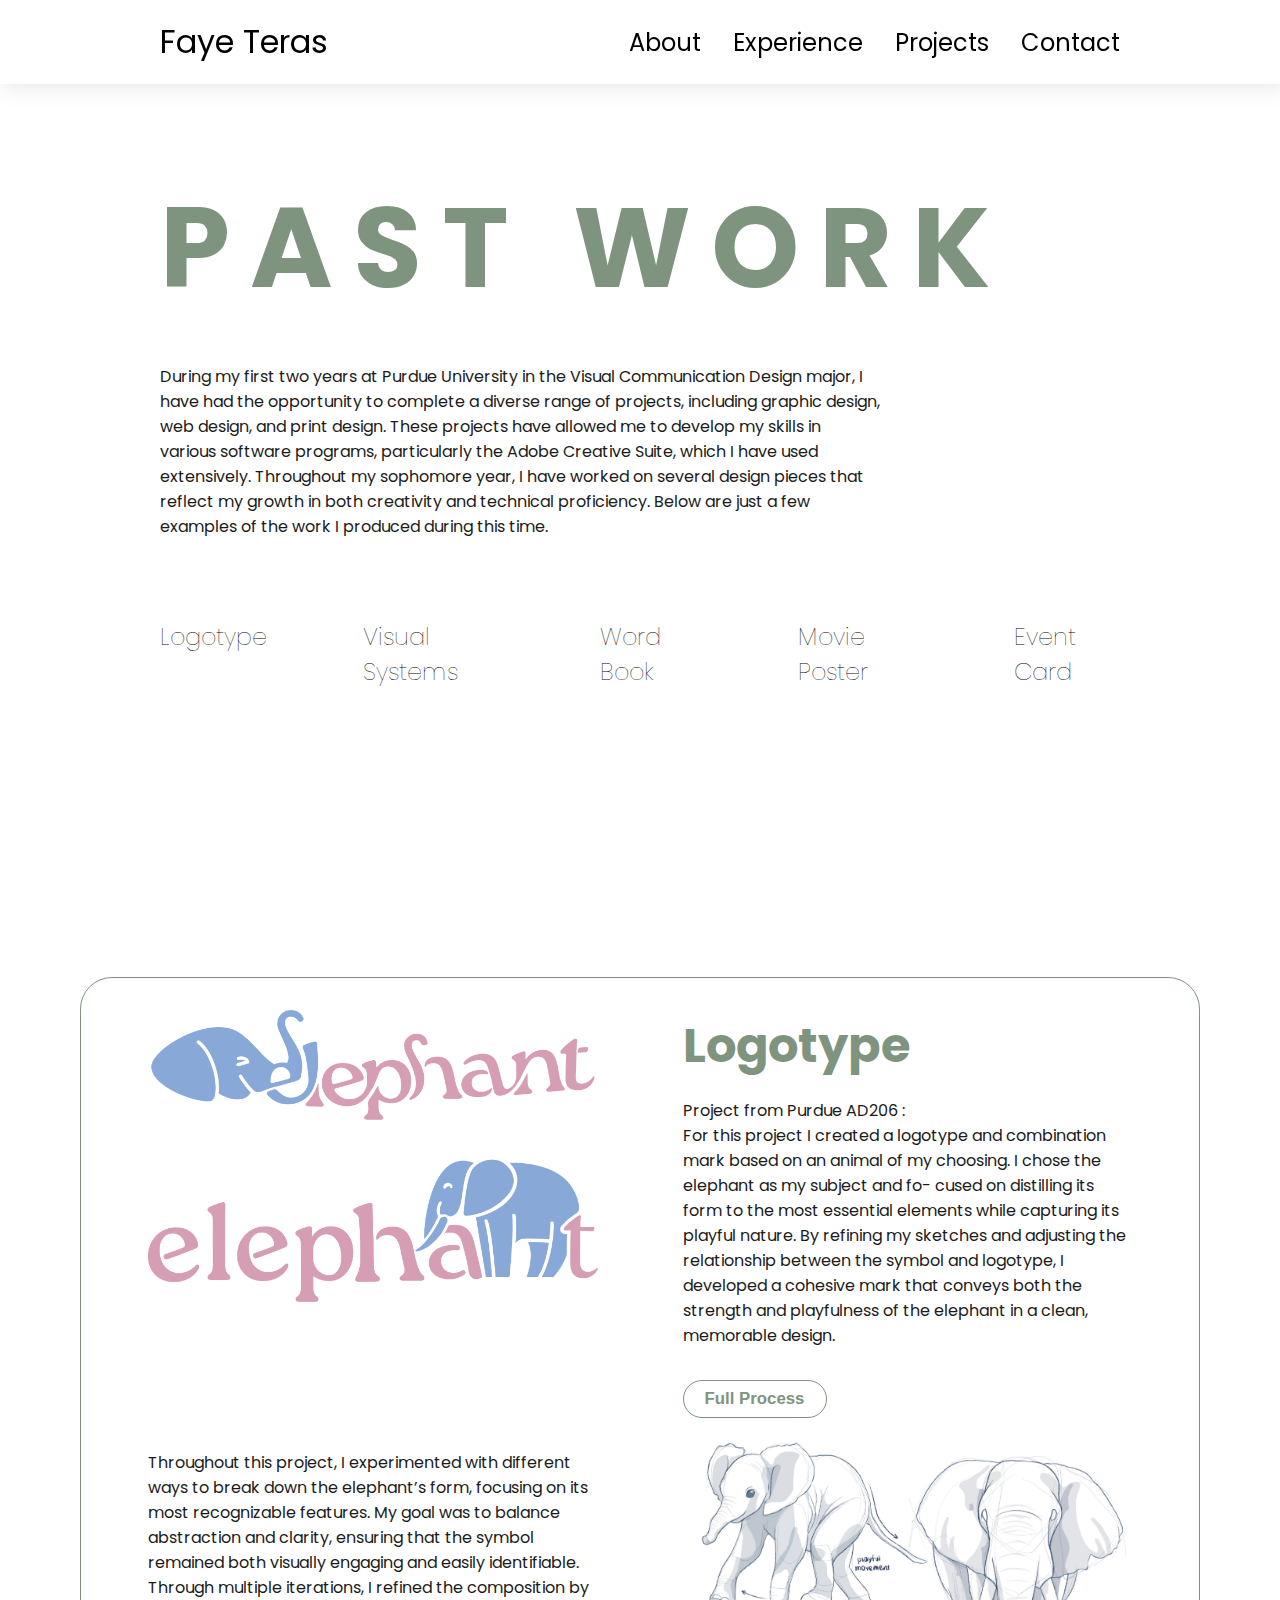
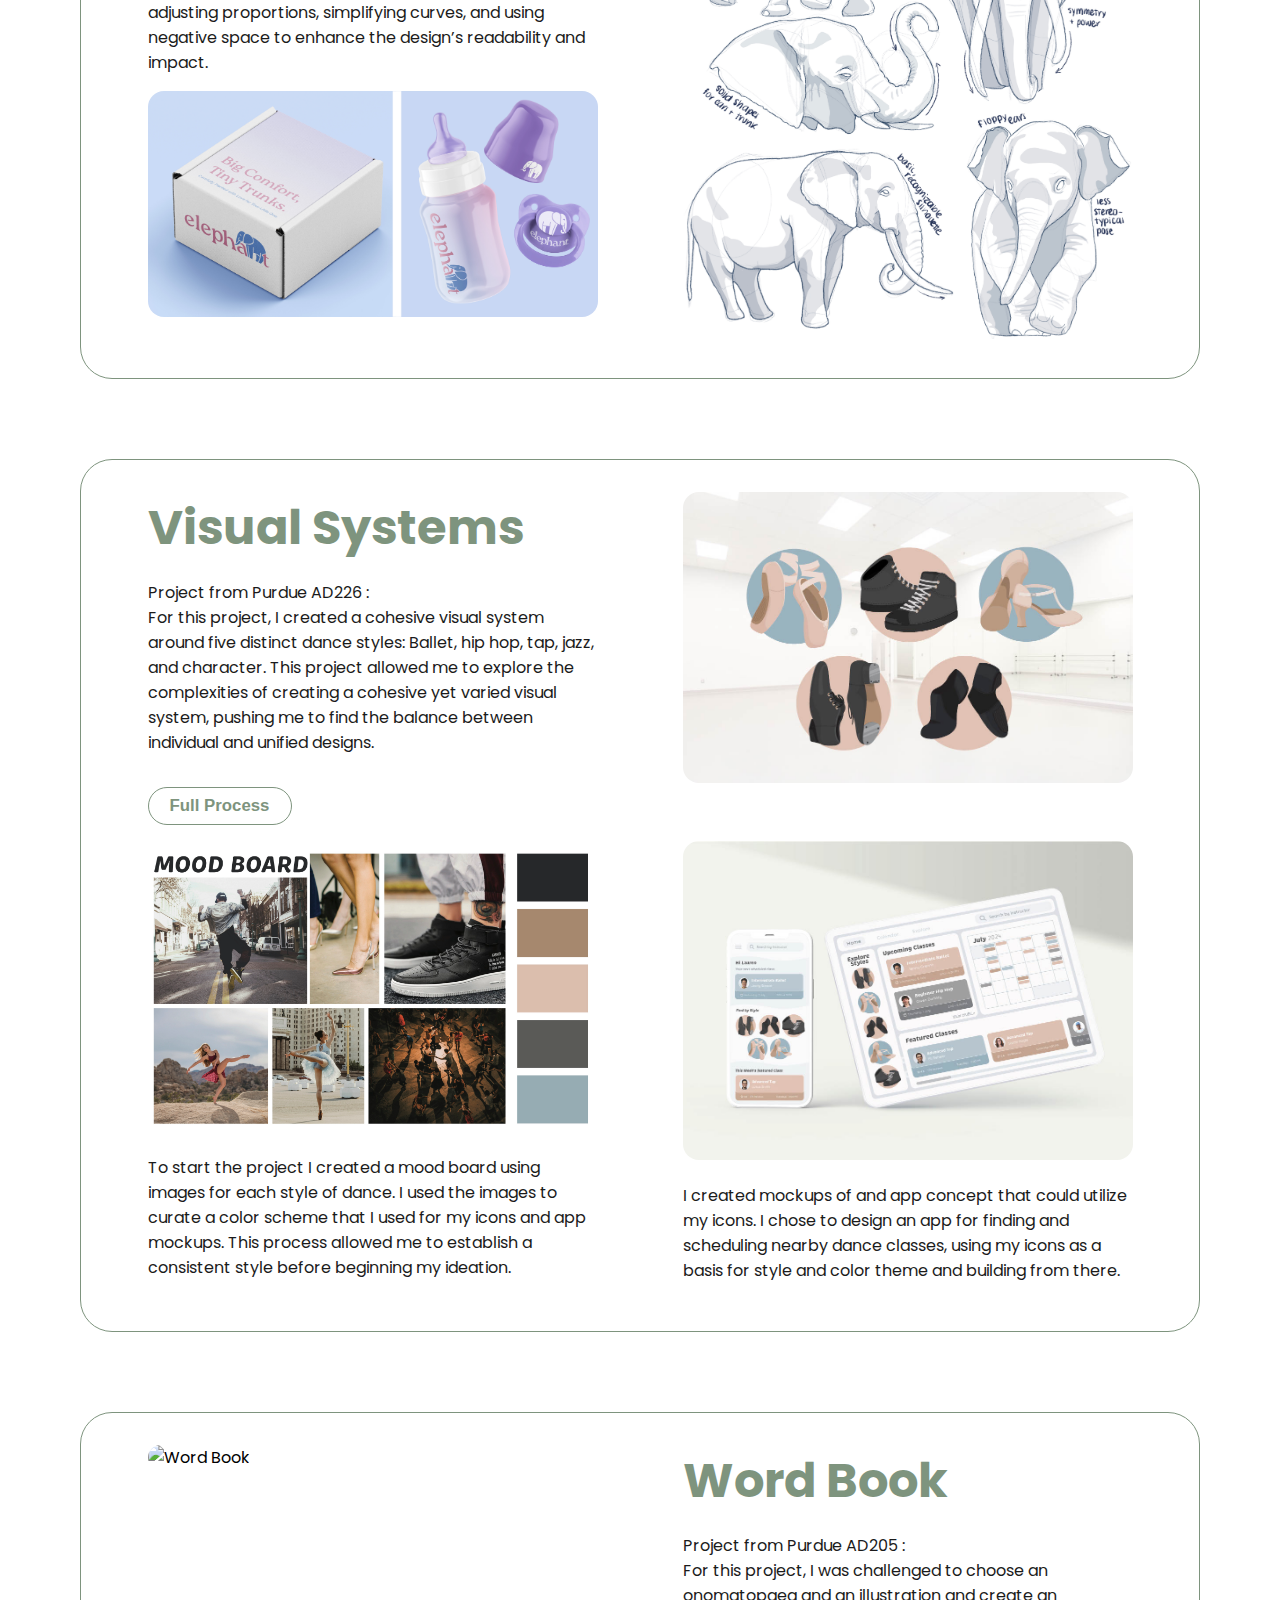
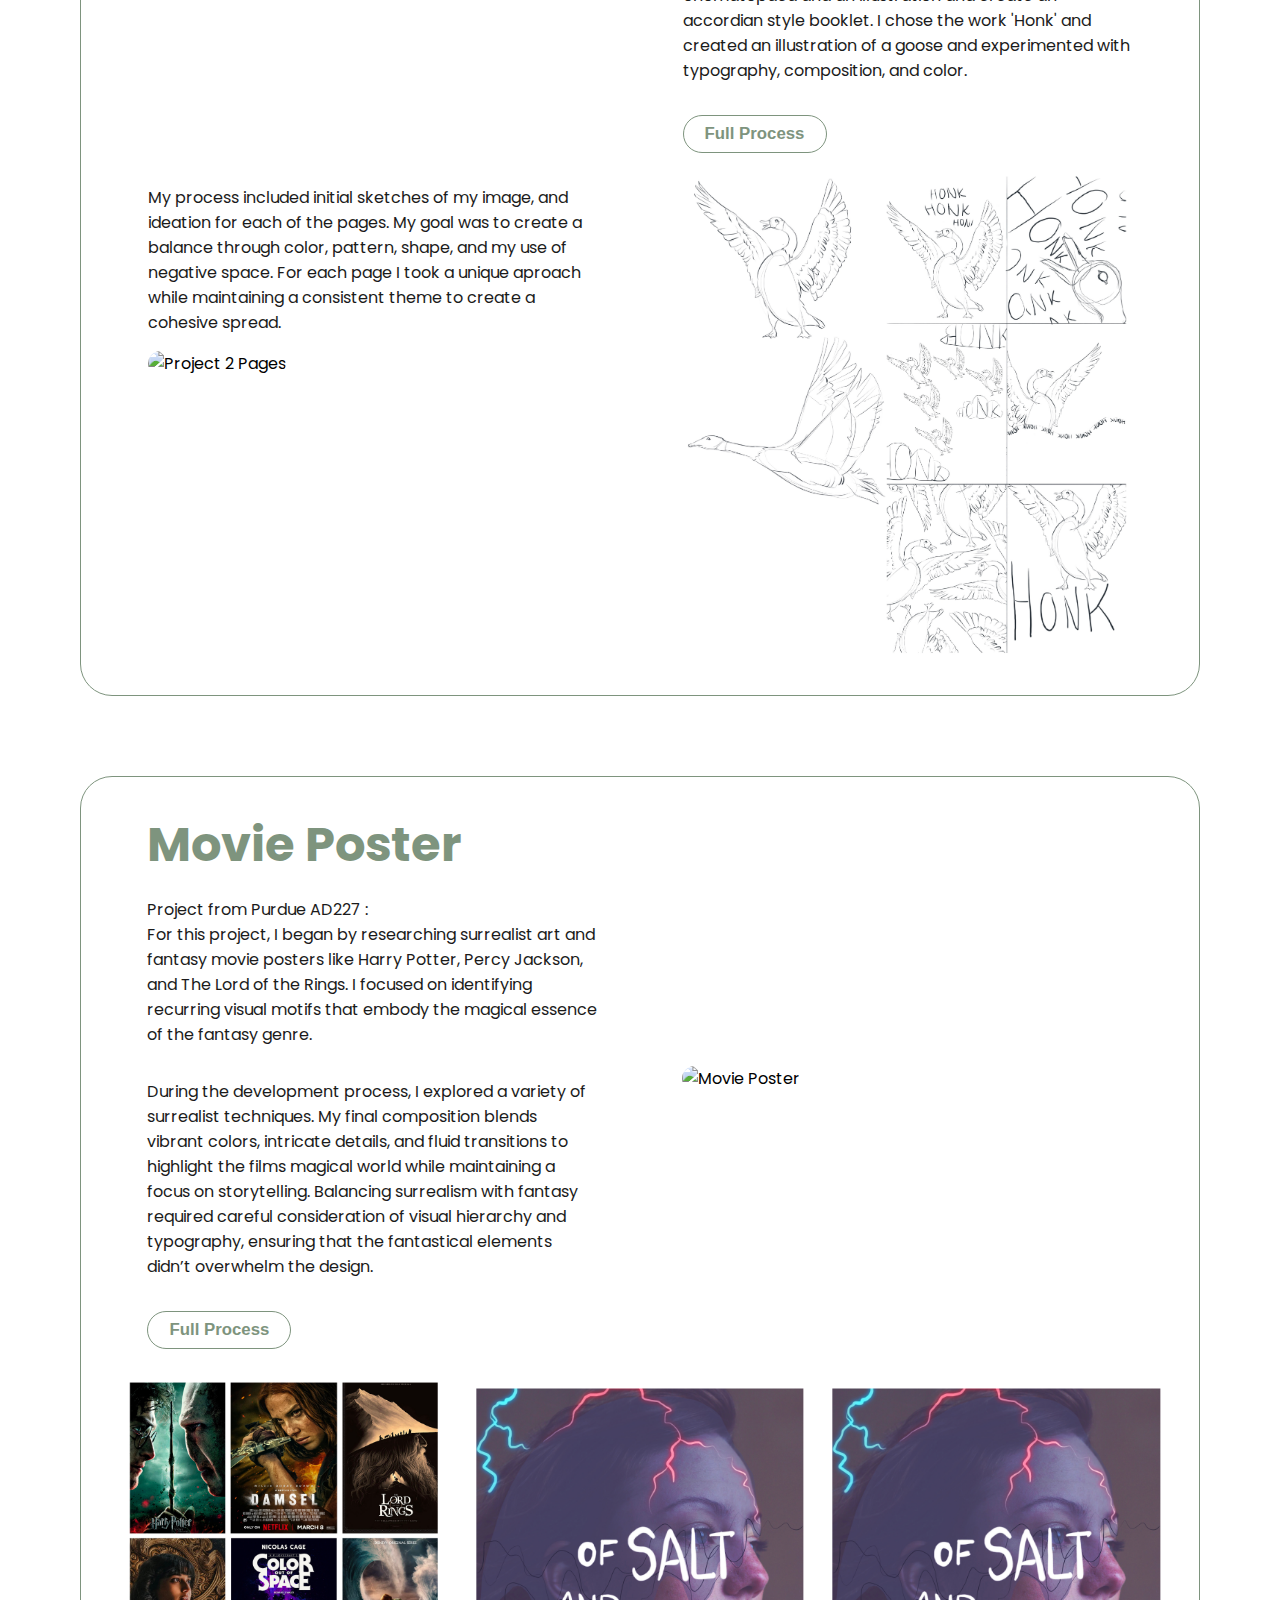
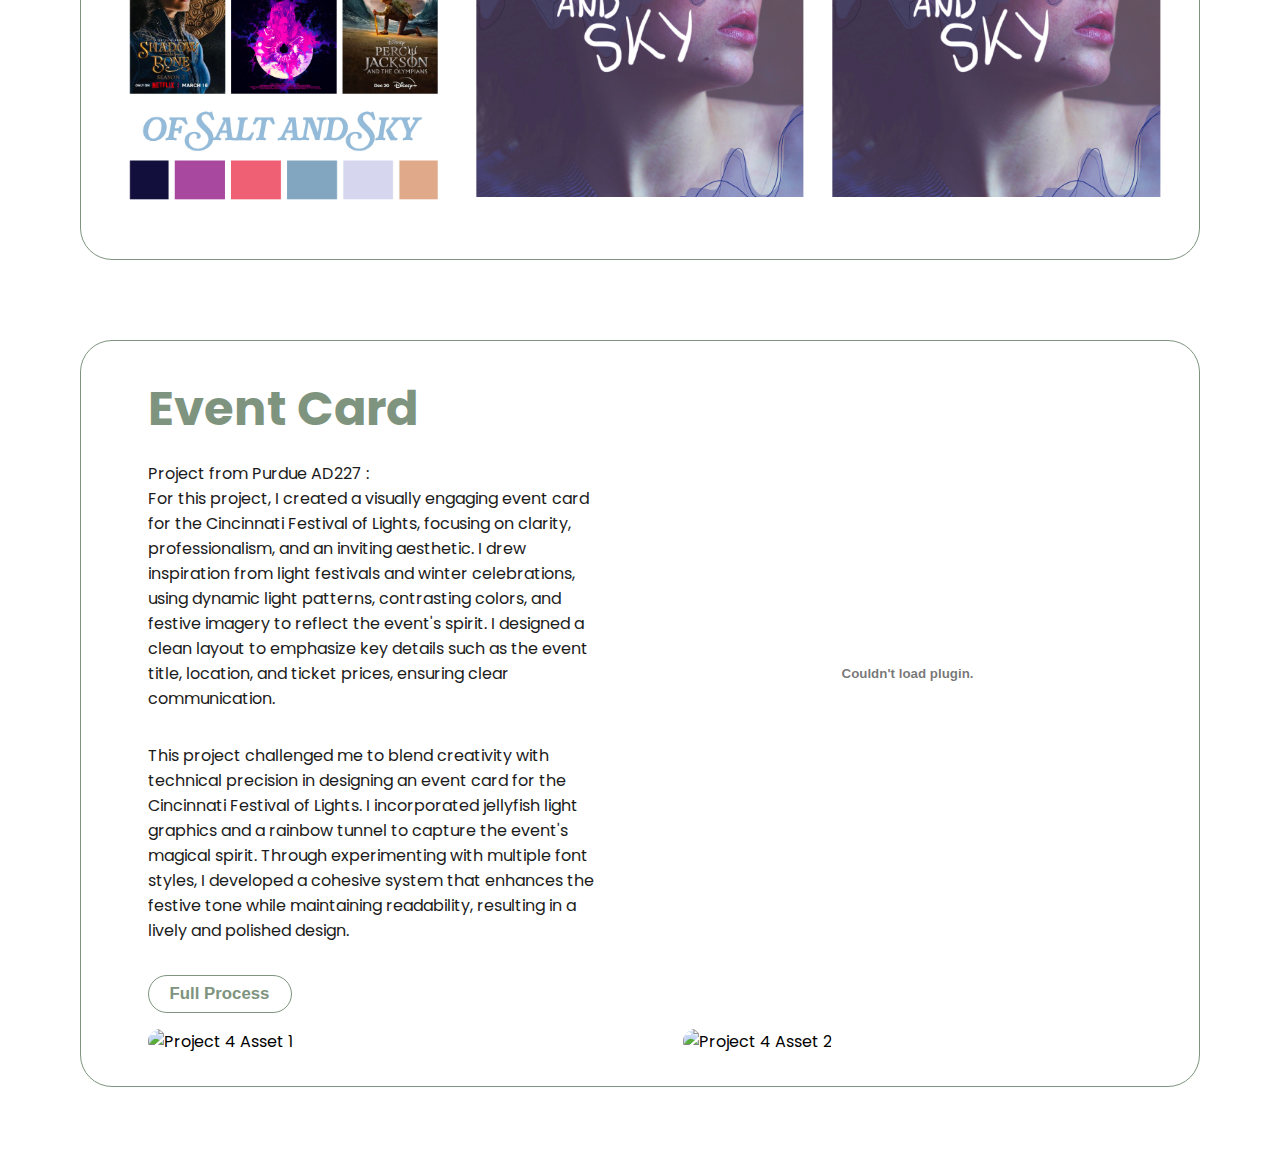
==== commit 5b22fe10: "New Project" ====
--- a/projects.html
+++ b/projects.html
@@ -14,9 +14,9 @@
       <div>
         <ul class="nav-links">
           <li><a href=index.html>About</a></li>
-          <li><a href="#experience">Experience</a></li>
+          <li><a href="index.html#experience">Experience</a></li>
           <li><a href="#projects">Projects</a></li>
-          <li><a href="#contact">Contact</a></li>
+          <li><a href="mailto:faye.teras@gmail.com">Contact</a></li>
         </ul>
       </div>
     </nav>
@@ -33,7 +33,7 @@
           <li><a href="#about" onclick="toggleMenu()">About</a></li>
           <li><a href="#experience" onclick="toggleMenu()">Experience</a></li>
           <li><a href="#projects" onclick="toggleMenu()">Projects</a></li>
-          <li><a href="#contact" onclick="toggleMenu()">Contact</a></li>
+          <li><a href="mailto:faye.teras@gmail.com" onclick="toggleMenu()">Contact</a></li>
         </div>
       </div>
     </nav>
@@ -43,13 +43,58 @@
       <p class="projects-summary"> During my first two years at Purdue University in the Visual Communication Design major, I have had the opportunity to complete a diverse range of projects, including graphic design, web design, and print design. These projects have allowed me to develop my skills in various software programs, particularly the Adobe Creative Suite, which I have used extensively. Throughout my sophomore year, I have worked on several design pieces that reflect my growth in both creativity and technical proficiency. Below are just a few examples of the work I produced during this time.
       </p>
       <div class="design-types">
+        <a href="#p5">Logotype</a>
         <a href="#p1">Visual Systems</a>
         <a href="#p2">Word Book</a>
         <a href="#p3">Movie Poster</a>
         <a href="#p4">Event Card</a>
       </div>
     </section>
-
+    
+    
+    <section class="p p5" id="p5">
+      <div class="p-container">
+        
+        <div class="project-content-container">
+          <img src="assets/p5-logos.jpg" alt="Logo Mockups" class="project-image" />
+        </div>
+        <div class="project-content-container">
+          <h2>Logotype</h2>
+          <p>
+            Project from Purdue AD206 : <br />
+            For this project I created a logotype and combination mark based on an animal of my choosing. 
+            I chose the elephant as my subject and fo- cused on distilling its form to the most essential elements while capturing its playful nature.
+            By refining my sketches and adjusting the relationship between the symbol and logotype, I developed a cohesive
+            mark that conveys both the strength and playfulness of the elephant in a clean, memorable design.
+          </p>
+          <button
+            class="btn btn-color-2"
+            onclick="window.open('./assets/p5-processbook.pdf')"
+          >
+            Full Process
+          </button>
+        </div>
+        <div class="project-content-container">
+          <p>
+            Throughout this project, I experimented with different ways to break down the elephant’s form, focusing on its most recognizable features. My goal was to balance abstraction and clarity,
+             ensuring that the symbol remained both visually engaging and easily identifiable. Through multiple iterations, I refined the composition by adjusting proportions, simplifying curves, 
+             and using negative space to enhance the design’s readability and impact.         
+             </p>
+          <img
+            src="assets/p5-mockups.jpg"
+            alt="Project 5 Logos"
+            class="project-image"
+          />
+      </div>
+        <div class="project-content-container">
+          <img
+            src="assets/p5-sketches.jpg"
+            alt="Project 5 Sketches"
+            class="project-image"
+          />
+        </div>
+        
+    </section>
 
     <section class="p p1" id="p1">
       <div class="p-container">
--- a/style.css
+++ b/style.css
@@ -401,43 +401,114 @@
         height: 2rem;
     }
 
+    .experience-item {
+        margin: 0;
+        padding: 2rem;
+        background-color: #ffffff;
+        border: rgb(126, 148, 126) .1rem solid;
+        border-radius: 2rem;
+        text-align: center;
+    }
+
+    .experience-description {
+        font-size: 1.2rem;
+        line-height: 1.6;
+        color: #333;
+        margin-bottom: 15px;
+    }
+
+    .redbubble-link {
+        display: inline-block;
+        margin: 1rem 0 0 0;
+        padding: 10px 25px;
+        font-size: 1rem;
+        font-weight: bold;
+        text-decoration: none;
+        color: rgb(126, 148, 126);
+        background-color: white;
+        border-radius: 2rem;
+        border: rgb(126, 148, 126) 0.1rem solid;
+        box-shadow: 0 4px 6px rgba(0, 0, 0, 0.1);
+        transition: background-color 0.3s ease, transform 0.2s ease;
+    }
+
+    .redbubble-link:hover {
+        background-color: rgb(126, 148, 126);
+        transform: scale(1.05);
+        color: rgb(255, 255, 255);
+        text-decoration: none;
+    }
+
+    .redbubble-link:active {
+        transform: scale(0.98);
+    }
+
 /* PROJECTS #region */
-    #projects {
-        position: relative;
-    }
-
+#projects {
+    position: relative;
+}
+
+#projects .experience-details-container {
+    height: auto;
+    display: flex;
+    flex-wrap: wrap;
+    gap: 1rem; /* Adds space between items */
+    justify-content:center; /* Centers the items within the container */
+}
+
+.color-container {
+    width: fit-content;
+    background-color: rgb(255, 255, 255);
+    display: flex;
+    flex-direction: column;
+    height: fit-content;
+    margin: 0.5rem;
+}
+
+/* Project title and image styles */
+.project-title {
+    color: black;
+    margin-bottom: 1rem;
+}
+
+.project-img {
+    border-radius: 2rem;
+    width: 100%; /* Ensure images fit the container */
+    min-width: 15rem;
+    max-width: 25rem;
+    height: auto; /* Maintain aspect ratio */
+    margin-bottom: 1rem;
+}
+
+#projects .details-containers {
+    padding: 1rem;
+    justify-content: space-around;
+    flex: 1;
+}
+
+.button-container {
+    display: flex;
+    justify-content: center;
+}
+
+.project-btn {
+    height: 2.5rem;
+    font-size: medium;
+    min-width: 6rem;
+}
+
+/* Media queries for different screen sizes */
+@media (min-width: 900px) {
     .color-container {
-        background-color: rgb(255, 255, 255);
-        height: fit-content;
-        min-width: 10rem;
-    }
-
-    .project-title {
-        color: black;
-        margin-bottom: 1rem;
-    }
-
-    .project-img {
-        border-radius: 2rem;
-        width: 95%;
-        margin-bottom: 1rem;
-    }
-
+        height: 22rem;
+    }
     #projects .details-containers {
-        padding: 1rem;
-    }
-
-    .button-container {
-        display: flex;
-        flex-direction: row;
-        justify-content: center;
-    }
-
-    .project-btn {
-        height: 2.5rem;
-        font-size: medium;
-        min-width: 6rem;
-    }
+        flex: 0;
+    }
+}
+
+
+
 /* #endregion */
 
 /* Projects */
@@ -742,6 +813,7 @@
         padding: 2rem 0;
     }
 
+
     .project-title {
         font-size: 1.5rem;
     }
@@ -756,7 +828,8 @@
     }
 
     #projects .details-containers {
-        height: fit-content;    }
+        height: fit-content;
+        }
 
     .page-header {
         flex-direction: row;
